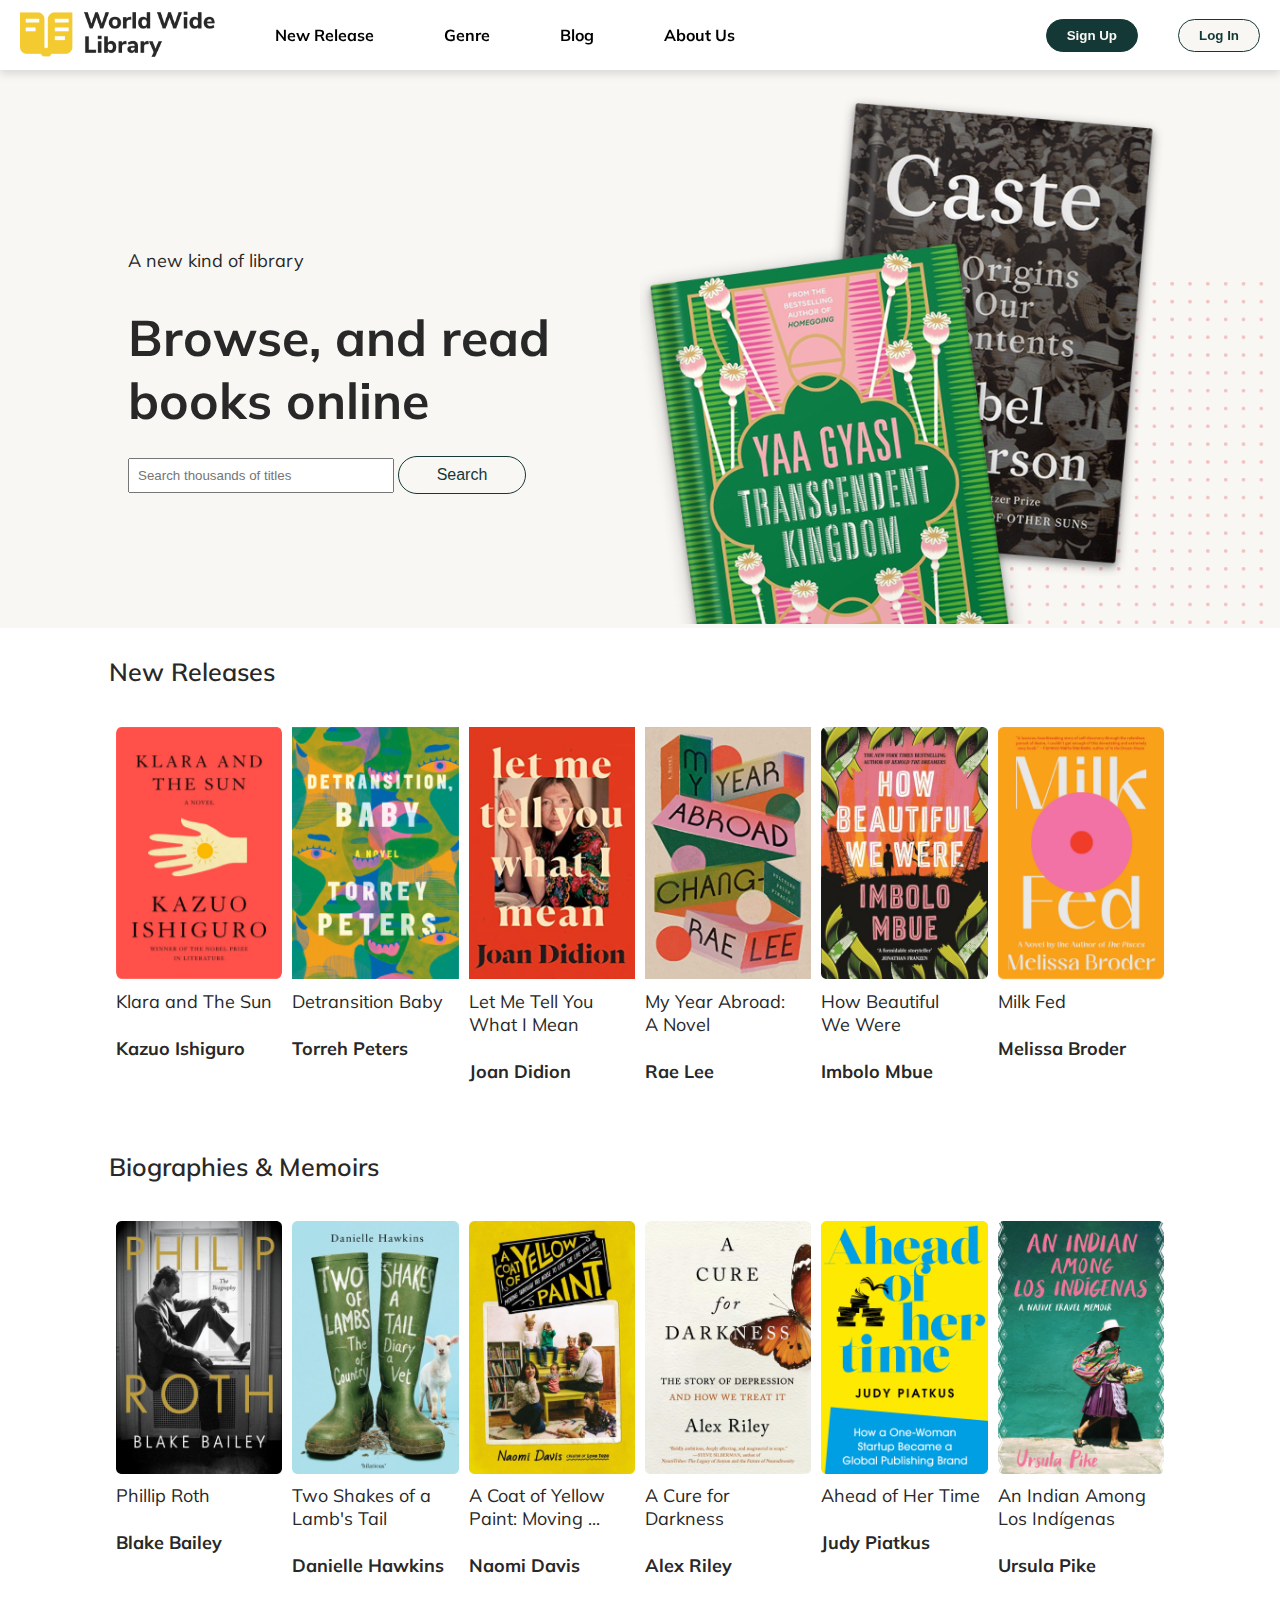
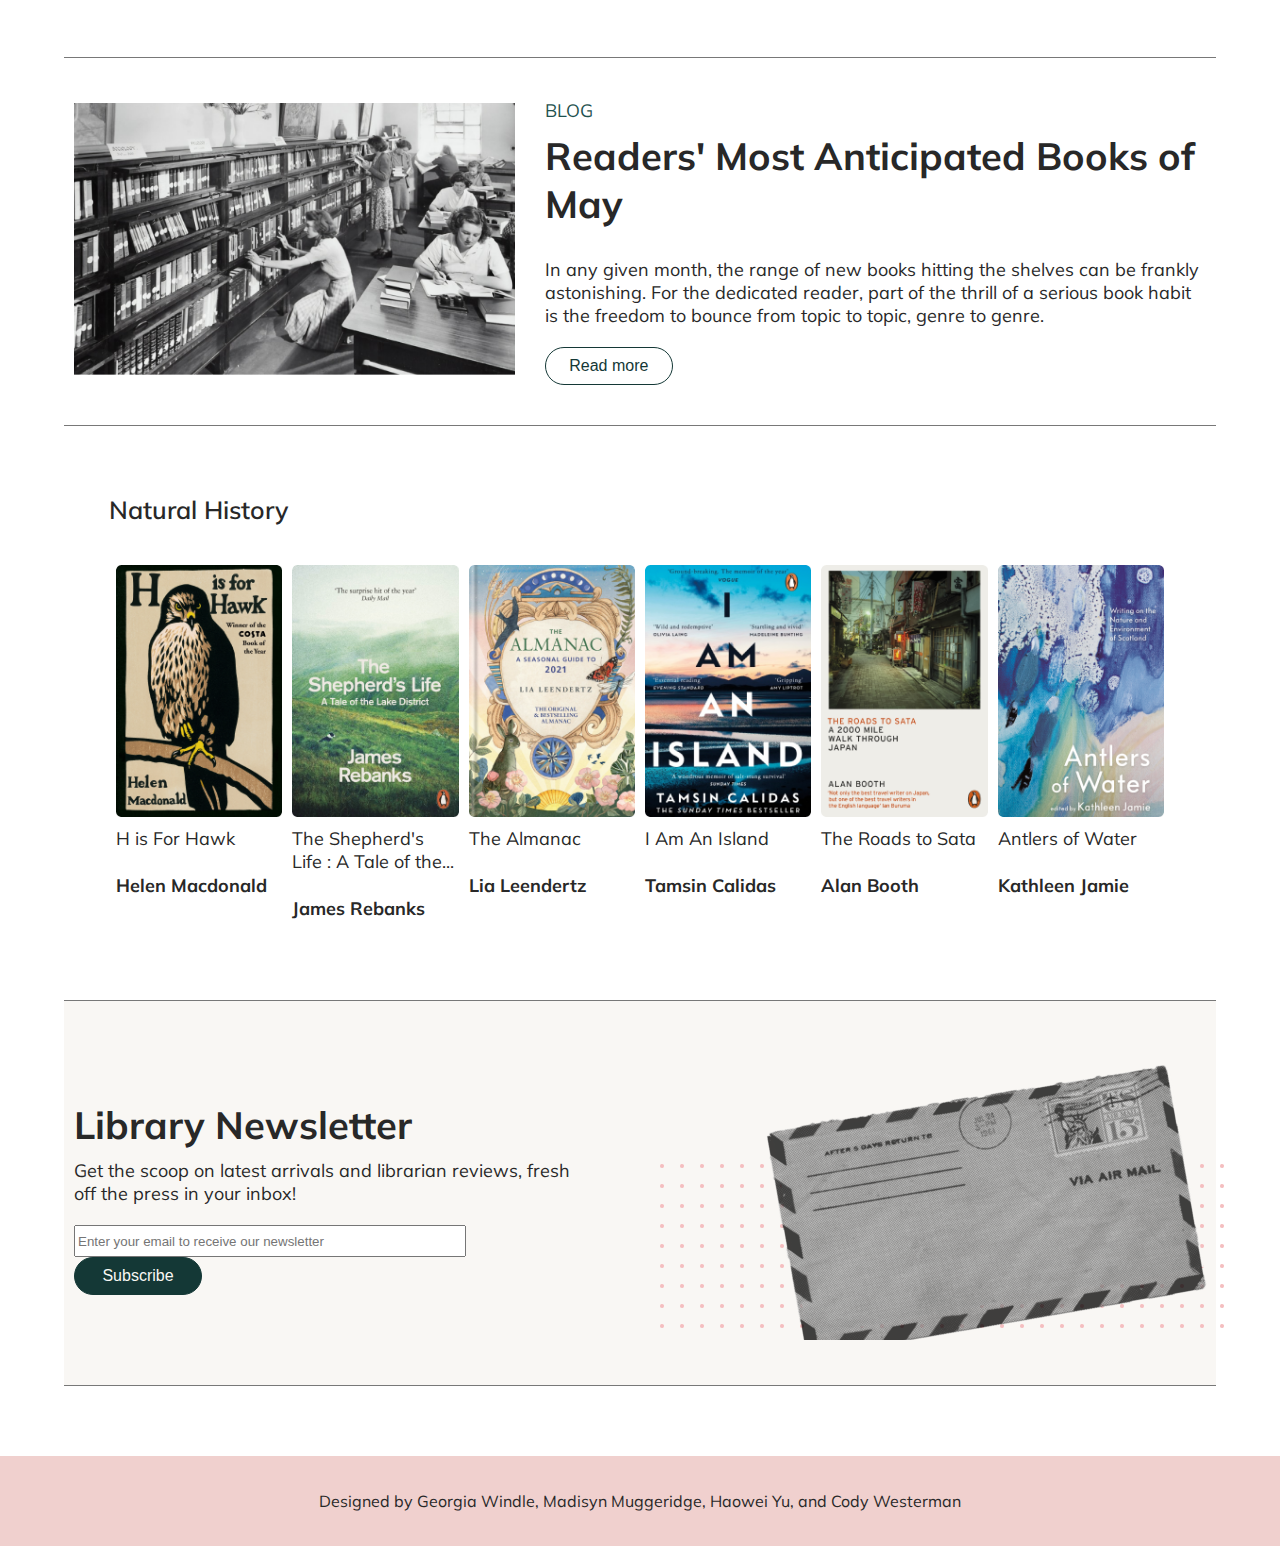
==== index.html @ d888cfb6 "Fixed javaScript input and organised content" ====
<!DOCTYPE html>
<html lang="en">
<head>
    <link rel="stylesheet" type="text/css" href="CSS/style.css">
    <link rel="preconnect" href="https://fonts.gstatic.com">
    <link href="https://fonts.googleapis.com/css2?family=Inter:wght@400;700&family=Mulish&display=swap" rel="stylesheet">

    <meta charset="UTF-8">
    <meta http-equiv="X-UA-Compatible" content="IE=edge">
    <meta name="viewport" content="width=device-width, initial-scale=1.0">
    <title>World Wide Library</title>
</head>

<body>

  <div id="nav-container">
    <div id="links">
        <a class="nav-links" id="logo" href="index.html"><img src=Assets/WWL_logo.png  width="200px"></a>
        <a class="nav-links" href='#'>New Release</a>
        <a class="nav-links" href='#'>Genre</a>
        <a class="nav-links" href='blog.html'>Blog</a>
        <a class="nav-links" href='#'>About Us</a>
    </div>
    <div id="buttons-home">
        <button id="signup" type="button">Sign Up</button>
        <button id="login" type="button">Log In</button>
    </div>
  </div>

<header>
    <div class="hero-grid-container"> <!-- page hero grid layout-->
        <div class="hero-content">
            <p class="hero-description">A new kind of library</p>
            <h1 class="hero">Browse, and read books online</h1>
            <input type="text" name="search" id="hero-input" placeholder="Search thousands of titles">
            <button class="search-button">Search</button>
        </div>
        <div><img src="Assets/hero-image.png" id="hero-image" alt="two books stacked one in front of the other"></div>
    </div>
</header>


    <h3>New Releases</h3>
    <div class="grid-container"> <!-- new realeases gird layout -->
      <!-- Hover -->
      <div class="book-zoom"> 
        <a href='description.html'> <img src="Assets/book_1.png" id="book-image"> 
        <div class="hidden-background">
          <div class="hidden-text">More</div>
        </div>
        </a>
      </div>

      <div><img src="Assets/book_2.png" id="book-image"></div>
      <div><img src="Assets/book_3.png" id="book-image"></div>  
      <div><img src="Assets/book_4.png" id="book-image"></div>
      <div><img src="Assets/book_5.png" id="book-image"></div>
      <div><img src="Assets/book_6.png" id="book-image"></div>  
      <div> <p>Klara and The Sun <br><h4>Kazuo Ishiguro</h4></p></div>
      <div><p>Detransition Baby <br><h4>Torreh Peters</h4></p></div>
      <div><p>Let Me Tell You   <br>What I Mean<br><h4>Joan Didion</h4></p></div>
      <div><p>My Year Abroad:   <br>A Novel <br> <h4>Rae Lee</h4></p></div>
      <div><p>How Beautiful     <br>We Were <br><h4>Imbolo Mbue</h4></p></div>
      <div><p>Milk Fed         <br><h4>Melissa Broder</h4></p></div>
    </div>

    <h3>Biographies & Memoirs</h3>
    <div class="grid-container"> <!-- Biographies & Memoirs gird layout -->
      <div><img src="Assets/book_7.png" id="book-image"></div>
      <div><img src="Assets/book_8.png" id="book-image"></div>
      <div><img src="Assets/book_9.png" id="book-image"></div>  
      <div><img src="Assets/book_10.png" id="book-image"></div>
      <div><img src="Assets/book_11.png" id="book-image"></div>
      <div><img src="Assets/book_12.png" id="book-image"></div>  
      <div><p>Phillip Roth <br><h4>Blake Bailey</h4></p></div>
      <div><p>Two Shakes of a   <br>Lamb's Tail<br><h4>Danielle Hawkins</h4></p></div>
      <div><p>A Coat of Yellow  <br>Paint: Moving ...<br><h4>Naomi Davis</h4></p></div>
      <div><p>A Cure for        <br>Darkness <br><h4>Alex Riley</h4></p></div>
      <div><p>Ahead of Her Time <br><h4>Judy Piatkus</h4></p></div>
      <div><p>An Indian Among   <br>Los Indígenas     <br><h4>Ursula Pike</h4></p></div>
    </div>

    <div class="medium-spacer"></div>


    <div class="blog-grid-container" id="horizontal-lines"> <!-- Blog call to action section -->
      <div><img src="Assets/old-library.png" id="blog-image" alt="Black and white picture of women in library"></div>
      <div class="blog-content">
        <p class="blog-title">BLOG</p>
        <h2>Readers' Most Anticipated Books of May</h2>
        <p> In any given month, the range of new books hitting the shelves can be frankly astonishing. For the dedicated reader, 
          part of the thrill of a serious book habit is the freedom to bounce from topic to topic, genre to genre. </p>
        <button class="readMore-button">Read more</button>
        </div>
    </div>
  
    <div class="medium-spacer"></div>

    <h3>Natural History</h3>
    <div class="grid-container"> <!-- Natural History gird layout -->
      <div><img src="Assets/book_13.png" id="book-image"></div>
      <div><img src="Assets/book_14.png" id="book-image"></div>
      <div><img src="Assets/book_15.png" id="book-image"></div>  
      <div><img src="Assets/book_16.png" id="book-image"></div>
      <div><img src="Assets/book_17.png" id="book-image"></div>
      <div><img src="Assets/book_18.png" id="book-image"></div>  
      <div><p>H is For Hawk     <br><h4>Helen Macdonald</h4></p></div>
      <div><p>The Shepherd's    <br>Life : A Tale of the... <br><h4>James Rebanks</h4></p></div>
      <div><p>The Almanac       <br><h4>Lia Leendertz</h4></p></div>
      <div><p>I Am An Island    <br> <h4>Tamsin Calidas</h4></p></div>
      <div><p>The Roads to Sata <br><h4>Alan Booth</h4></p></div>
      <div><p>Antlers of Water  <br><h4>Kathleen Jamie</h4></p></div>
    </div>

    <div class="medium-spacer"></div>

    <div class="newsletter-grid-container" id="horizontal-lines"> <!-- Newsletter call to action section -->
      <div id="newsletter-content">
        <h2 id="newsletter">Library Newsletter</h2>
        <p id="newsletter-text"> Get the scoop on latest arrivals and librarian reviews, fresh off the press in your inbox!</p>
        <div>
        <label id="email" for="email-input"></label>
        <input type="text" name="Email"id="email-input" placeholder="Enter your email to receive our newsletter">
        <button id="email-button" type="button">Subscribe</button>
      </div>
      </div>
      <div class="newsletter-image">
        <img src="Assets/newsletter-image-small.png"  alt="two books stacked one in front of the other">
      </div>
    </div>

    <div class="medium-spacer"></div>

    <script src="JS/code.js"></script>

    <footer>
      Designed by Georgia Windle, Madisyn Muggeridge, Haowei Yu, and Cody Westerman
    </footer>
</body>
</html>
---- CSS/style.css ----
html, body {
  margin: 0;
  padding: 0;
  background-color: #ffffff;
  font-family: 'Mulish', sans-serif;
  color: #282828;
}

/* nav */

#nav-container {
  width: 100%;
  display: inline-flex;
  flex-direction: row;
  align-content: center;
  justify-content: space-between;
  height: 70px;
  position: sticky; top: 0px;
  background-color: #ffffff;
  box-shadow: 0px 4px 8px rgba(0, 0, 0, 0.12);
}

#links, #buttons-home{
  display: inline-flex;
  justify-content: center;
  align-content: center;
}

.nav-links, #signup, #login {
  font-weight: 700;
  margin: 0px 20px;
  margin-top: auto;
  margin-bottom: auto;
  padding: 15px;
  text-decoration: none;
  color: black;
}

.nav-links:hover {
  background-color: #E84E3E;
  color: #ffffff;
  padding: 15px;
}

.current-page {
  color: #E84E3E;
  border-bottom: 2px #E84E3E solid;
}

#logo{
  margin-top: 8px;
  margin-bottom: 0px;
  padding: 0px;
}

#logo:hover {
  background-color: #ffffff;
}

/* buttons */

#signup, #login, .search-button, .readMore-button,
#email-button, .sample-button, .borrow-button  {
  padding: 8px 20px;
  border-radius: 80px;
  border: 1px solid #143836;
}

#login, .search-button,
.readMore-button, .sample-button {
  background-color: #F9F7F4;
  color: #143836;
}

.readMore-button {
  background-color: #ffffff;
}

#signup, #email-button, .borrow-button {
  background-color: #143836;
  color: #F9F7F4;
}

.borrow-button {
  margin-bottom: 10px;
}

#login:hover, 
.search-button:hover, 
.readMore-button:hover,
.sample-button:hover {
  background-color: #143836;
  color: #F9F7F4;
  cursor: pointer;
}

#signup:hover, #email-button:hover, .borrow-button:hover {
  background-color: #F9F7F4;
  color:#143836;
  cursor: pointer;
  border: 1px solid #143836;
}

.search-button, .readMore-button,
#email-button{
  width: 10vw;
  height: 3vw;
  font-size: 16px;
}

/* home and blog headers */

.hero-grid-container {
  grid-template-columns: 50fr 50fr;
  grid-gap: 48px;
  display: flex;
  padding: 40px 30px -5px 30px;
  background-color: #F9F7F4;
}

#hero-image {
  width: 50vw;
  object-position: bottom;
}

.hero-content{
  padding-top: 14vw;
  padding-left: 10vw;
  padding-right: 3vw;
}

.hero {
  margin-bottom: 24px;
}

.hero-description {
    margin-bottom: 8px;
}

#hero-input{
width: 20vw;
height: 2.3vw;
padding-left: 4px;
}

#hero-input::placeholder{
   padding-left: 4px;
}

#blog-image {
  width: 100%;
}

#blog-image-square {
  width: 100%;
  padding-top: 10px;
}

.blog-hero-grid-container {
  grid-template-columns: 50fr 50fr;
  padding: 40px 30px -5px 30px;
  grid-gap: 48px;
  display: flex;
  background-color: #1F524F;
  padding-top: 30px;
}

.blog-hero-content{
  padding-top: 6vw;
  padding-left: 6vw;
  padding-right: 3vw;
}

#blog-hero {
  width: 50vw;
}

.blog-hero-heading {
  margin-bottom: 10px;
  color: #FFFFFF;
}

.blog-hero-description {
  color: #FFFFFF;
}

.medium-spacer{
    height: 40px;
}

/* page content */

.grid-container, 
.blog-grid-container,
.newsletter-grid-container,
.blog-post-container,
.coming-soon-container,
.coming-soon-container-right, 
.book-description-container{
  display: grid;
  grid-template-columns: 13vw 13vw 13vw 13vw 13vw 13vw;
  grid-gap: 10px;
  padding: 10px;
  padding-bottom: 20px;
  justify-content: center;
  margin-left: 5vw;
  margin-right: 5vw;
}

.grid-container > div, 
.blog-grid-container > div,
.newsletter-grid-container > div,
.blog-post-container > div,
.coming-soon-container > div,
.coming-soon-container-right > div
.book-description-container > div {
  text-align: left;
  padding-top: 0.5px;
  font-size: 20px;
  margin-right: auto;
}

.blog-grid-container, .newsletter-grid-container {
  grid-template-columns: 40fr 60fr;
  padding: 40px 10px;
  grid-gap: 30px;
}

.book-description-container{
  grid-template-columns: 50fr 50fr;
  border-bottom: 1px #787878 solid;
  align-items: center;
   justify-items: center;
   padding-top: 20px;
   padding-bottom: 40px;
}

.book-description > h2 {
  margin-bottom: 10px;
}

.book-options {
  display: flex;
  flex-direction: column;
  justify-content: center;
}

#book-image-description{
  margin: 30px 0px;
  border-radius: 10px;
}

.book-synopsis >p {
  padding: 20px 0px;
  margin-bottom: 0px;
}

.book-details {
  display: flex;
  flex-direction: row;
  justify-content: space-between;
  padding-top: 20px;
}

.book-author {
  font-size: 25px;
}


.newsletter-grid-container {
  background-color: #F9F7F4;
  grid-template-columns: 60fr 4fr;
  margin-bottom: 30px;
  grid-gap: 10px;
}

.blog-grid-container > div, 
.newsletter-grid-container > div,
.coming-soon-container-right > div {
  margin: auto;
  color: #282828;
}

.coming-soon-container {
  grid-template-columns: 31.5fr 68.5fr;
  grid-gap: 50px;
}

.coming-soon-container-right {
  grid-template-columns: 40fr 60fr;
  grid-gap: 30px;
  border-top: solid 5px #F0D0CE;
  display: flex;
  justify-content: center;
}

.coming-soon-large-title {
  margin-bottom: 10px;
}

.blog-librarian-section {
  border-top: 1px #787878 solid;
}

.blog-librarian-title {
  font-weight: 700;
  font-size: 20px;
}

.blog-post-title {
  margin-top: 1vw;
  margin-bottom: 30px;
  font-family: 'Inter', sans-serif;
  font-style: normal;
  font-size: 26px;
  font-weight: 400;
}

.blog-tile-heading {
  margin-left: 5.5vw;
  font-family: 'Inter', sans-serif;
  font-style: normal;
  font-weight: 700;
  font-size: 26px;
  line-height: 38px;
}

.blog-post-container {
  display:grid;
  grid-template-columns: auto auto auto;
  grid-gap: 50px;
}

.blog-post-content {
  border-top: 5px solid #F3CA30;
}

.coming-soon-content {
  border-top: solid 5px #F0D0CE;
}

.newsletter-image {
  width: 90%;
}

#horizontal-lines {
  border-bottom: 1px #787878 solid;
  border-top: 1px #787878 solid;
}

.blog-title {
  color: #1F524F;
  margin: 0px;
}

#newsletter {
  margin-bottom: 10px;
}

#email-input {
  width: 30vw;
  height: 2vw;
}

#email {
  display: flex;
}

h3 {
  margin-left: 8.5vw;
  font-style: normal;
  font-weight: 600;
  font-size: 25px;
  line-height: 38px;
}
  
h4 {
  font-size: 18px;
  padding-top: 0;
  margin-bottom: 0px;
}
  
h2 {
  margin-top: 10px;
  margin-bottom: 30px;
  font-size: 38px;
}
  
h1 {
  font-size: 50px;
}
  
p{
  margin-top: 0px;
  margin-bottom: 20px;
  font-size: 18px;
}

footer{
  background-color: #F0D0CE;
  height: 10vh;
  text-align: center;
  display: flex;
  justify-content: center;
  flex-direction: column;
}

/* Book hover  */

#book-image {
  width: 100%;
  backface-visibility: hidden;
  opacity: 1;
  display: block;
  transition: .5s ease;
}

.book-zoom{
  overflow: hidden;
  border-radius: 3%;
  position: relative;
}

.book-zoom:hover #book-image {
  transform: scale(1.1);
  filter: blur(2px);
  transition: all .5s ease;
}

.book-zoom:hover .hidden-background {
  opacity: 1;
}

.hidden-text {
  font-size: 20px;
  line-height: 27px;
  color: #FFFFFF;

  justify-content: center;
  align-items: center;
  padding: 16px 32px;
  background: #282828;
  border-radius: 80px;

  margin: auto;
}

.hidden-background{
    transition: .5s ease;
    opacity: 0;
    position: absolute;
    top: 50%;
    left: 50%;
    transform: translate(-50%, -50%);
    -ms-transform: translate(-50%, -50%);
    text-align: center;
}
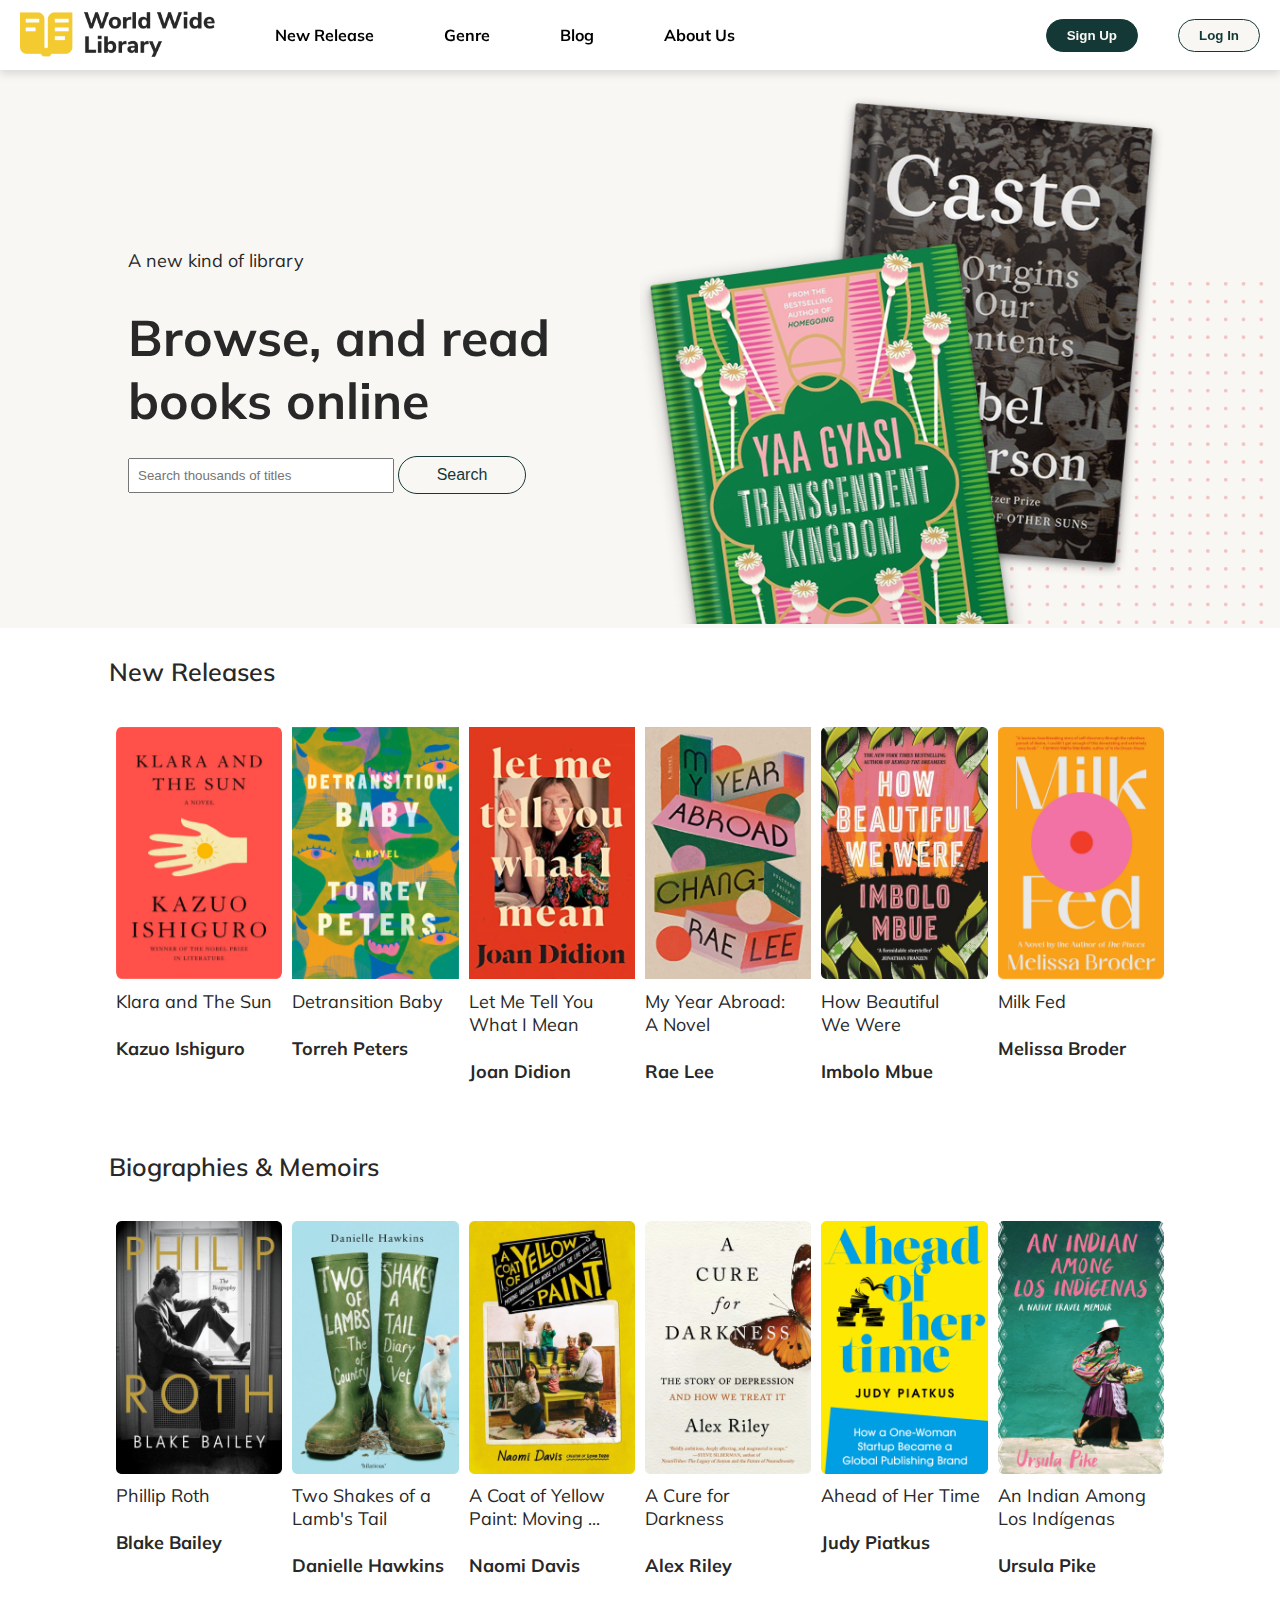
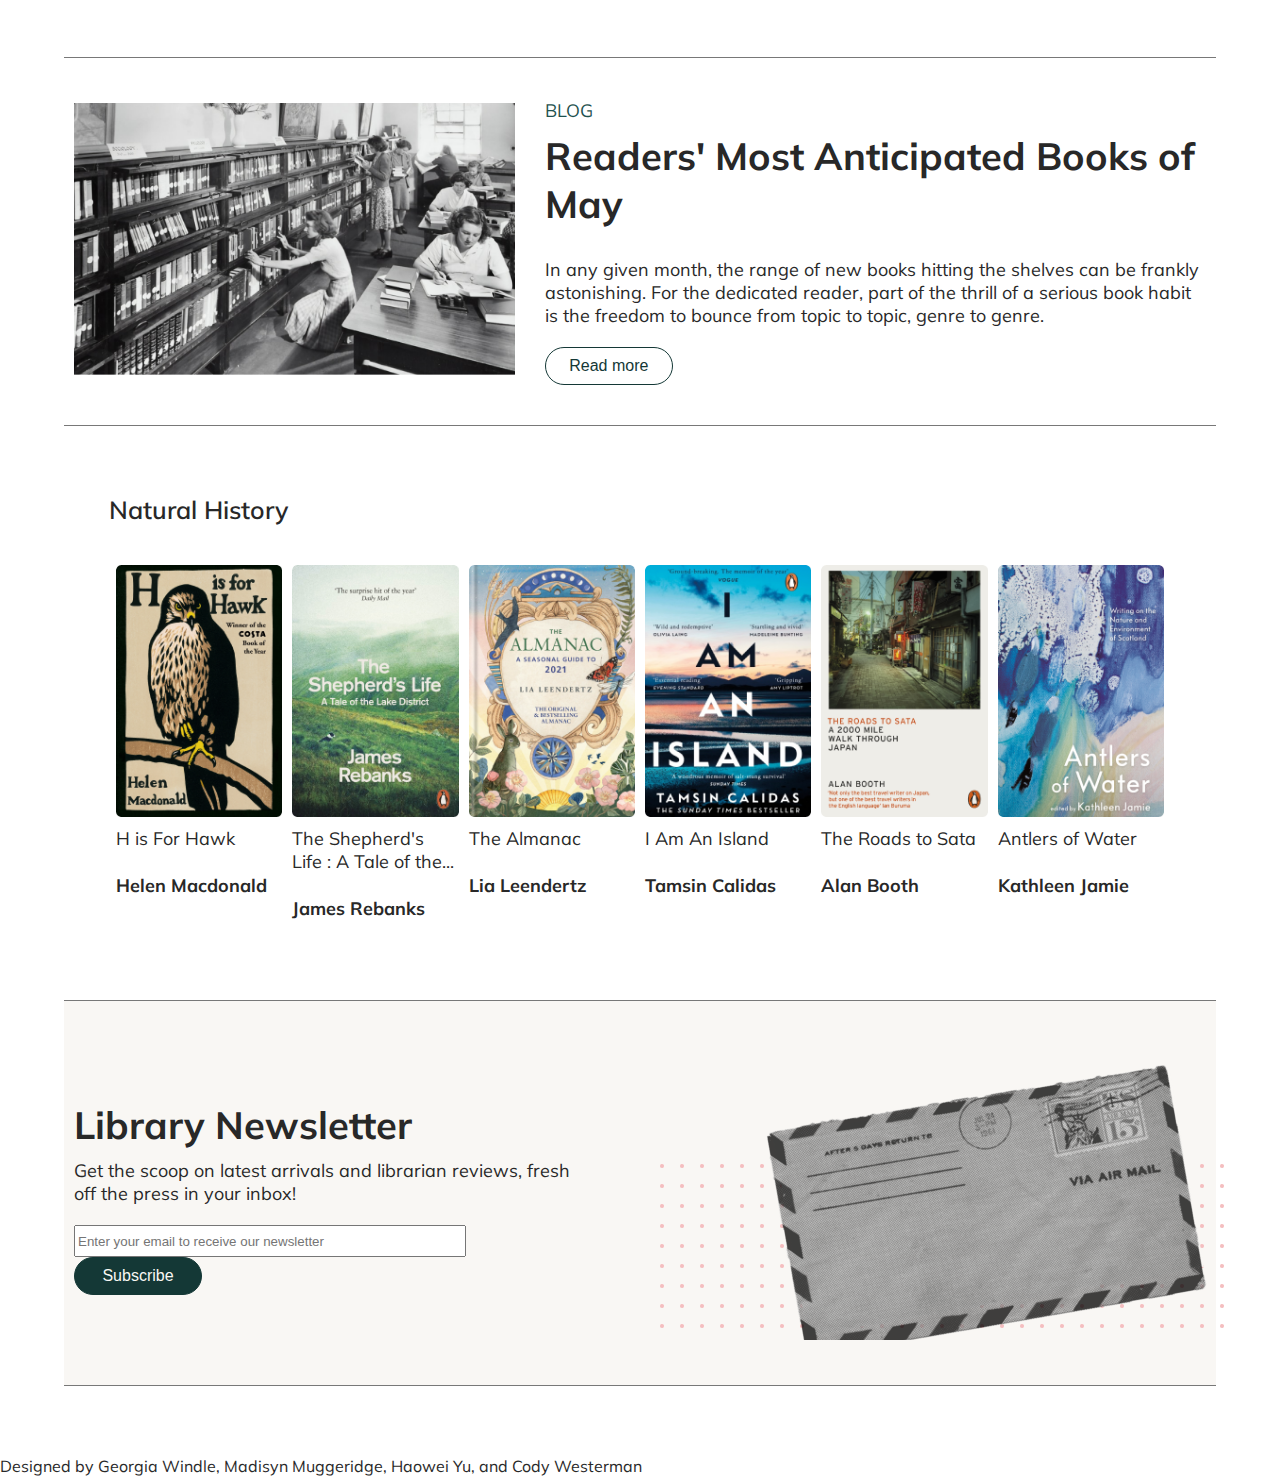
==== commit 07419854: "Nav font fix + Updated Footer" ====
--- a/index.html
+++ b/index.html
@@ -3,7 +3,7 @@
 <head>
     <link rel="stylesheet" type="text/css" href="CSS/style.css">
     <link rel="preconnect" href="https://fonts.gstatic.com">
-    <link href="https://fonts.googleapis.com/css2?family=Inter:wght@400;700&family=Mulish&display=swap" rel="stylesheet">
+    <link href="https://fonts.googleapis.com/css2?family=Inter:wght@400;700&family=Mulish:wght@400;700&display=swap" rel="stylesheet">
 
     <meta charset="UTF-8">
     <meta http-equiv="X-UA-Compatible" content="IE=edge">
@@ -13,15 +13,15 @@
 
 <body>
 
-  <div id="nav-container">
-    <div id="links">
+  <div id="nav-container">  <!-- fixed nav bar-->
+    <div id="links"> <!-- main links to pages-->
         <a class="nav-links" id="logo" href="index.html"><img src=Assets/WWL_logo.png  width="200px"></a>
         <a class="nav-links" href='#'>New Release</a>
         <a class="nav-links" href='#'>Genre</a>
         <a class="nav-links" href='blog.html'>Blog</a>
         <a class="nav-links" href='#'>About Us</a>
     </div>
-    <div id="buttons-home">
+    <div id="buttons-home"> <!-- account links-->
         <button id="signup" type="button">Sign Up</button>
         <button id="login" type="button">Log In</button>
     </div>
@@ -133,7 +133,7 @@
 
     <script src="JS/code.js"></script>
 
-    <footer>
+    <footer>  <!-- footer who it is designed by-->
       Designed by Georgia Windle, Madisyn Muggeridge, Haowei Yu, and Cody Westerman
     </footer>
 </body>
--- a/CSS/style.css
+++ b/CSS/style.css
@@ -18,6 +18,7 @@
   position: sticky; top: 0px;
   background-color: #ffffff;
   box-shadow: 0px 4px 8px rgba(0, 0, 0, 0.12);
+  z-index: 2;
 }
 
 #links, #buttons-home{
@@ -172,6 +173,7 @@
 }
 
 #blog-hero {
+padding-left: 15vw;
   width: 50vw;
 }
 
@@ -226,6 +228,8 @@
   grid-gap: 30px;
 }
 
+
+
 .book-description-container{
   grid-template-columns: 50fr 50fr;
   border-bottom: 1px #787878 solid;
@@ -394,15 +398,6 @@
   margin-top: 0px;
   margin-bottom: 20px;
   font-size: 18px;
-}
-
-footer{
-  background-color: #F0D0CE;
-  height: 10vh;
-  text-align: center;
-  display: flex;
-  justify-content: center;
-  flex-direction: column;
 }
 
 /* Book hover  */
@@ -456,3 +451,21 @@
     text-align: center;
 }
 
+.footer-container {
+  display: flex;
+  justify-content: space-evenly;
+  margin: 0;
+  background-color: #F0D0CE;
+}
+
+#footer-content {
+  margin-left: 90px;
+  margin-right: 15vw;
+  margin-top: 75px;
+}
+
+.footer-image > img {
+  margin-top: 60px;
+  margin-right: 80px;
+  margin-bottom: 60px; 
+}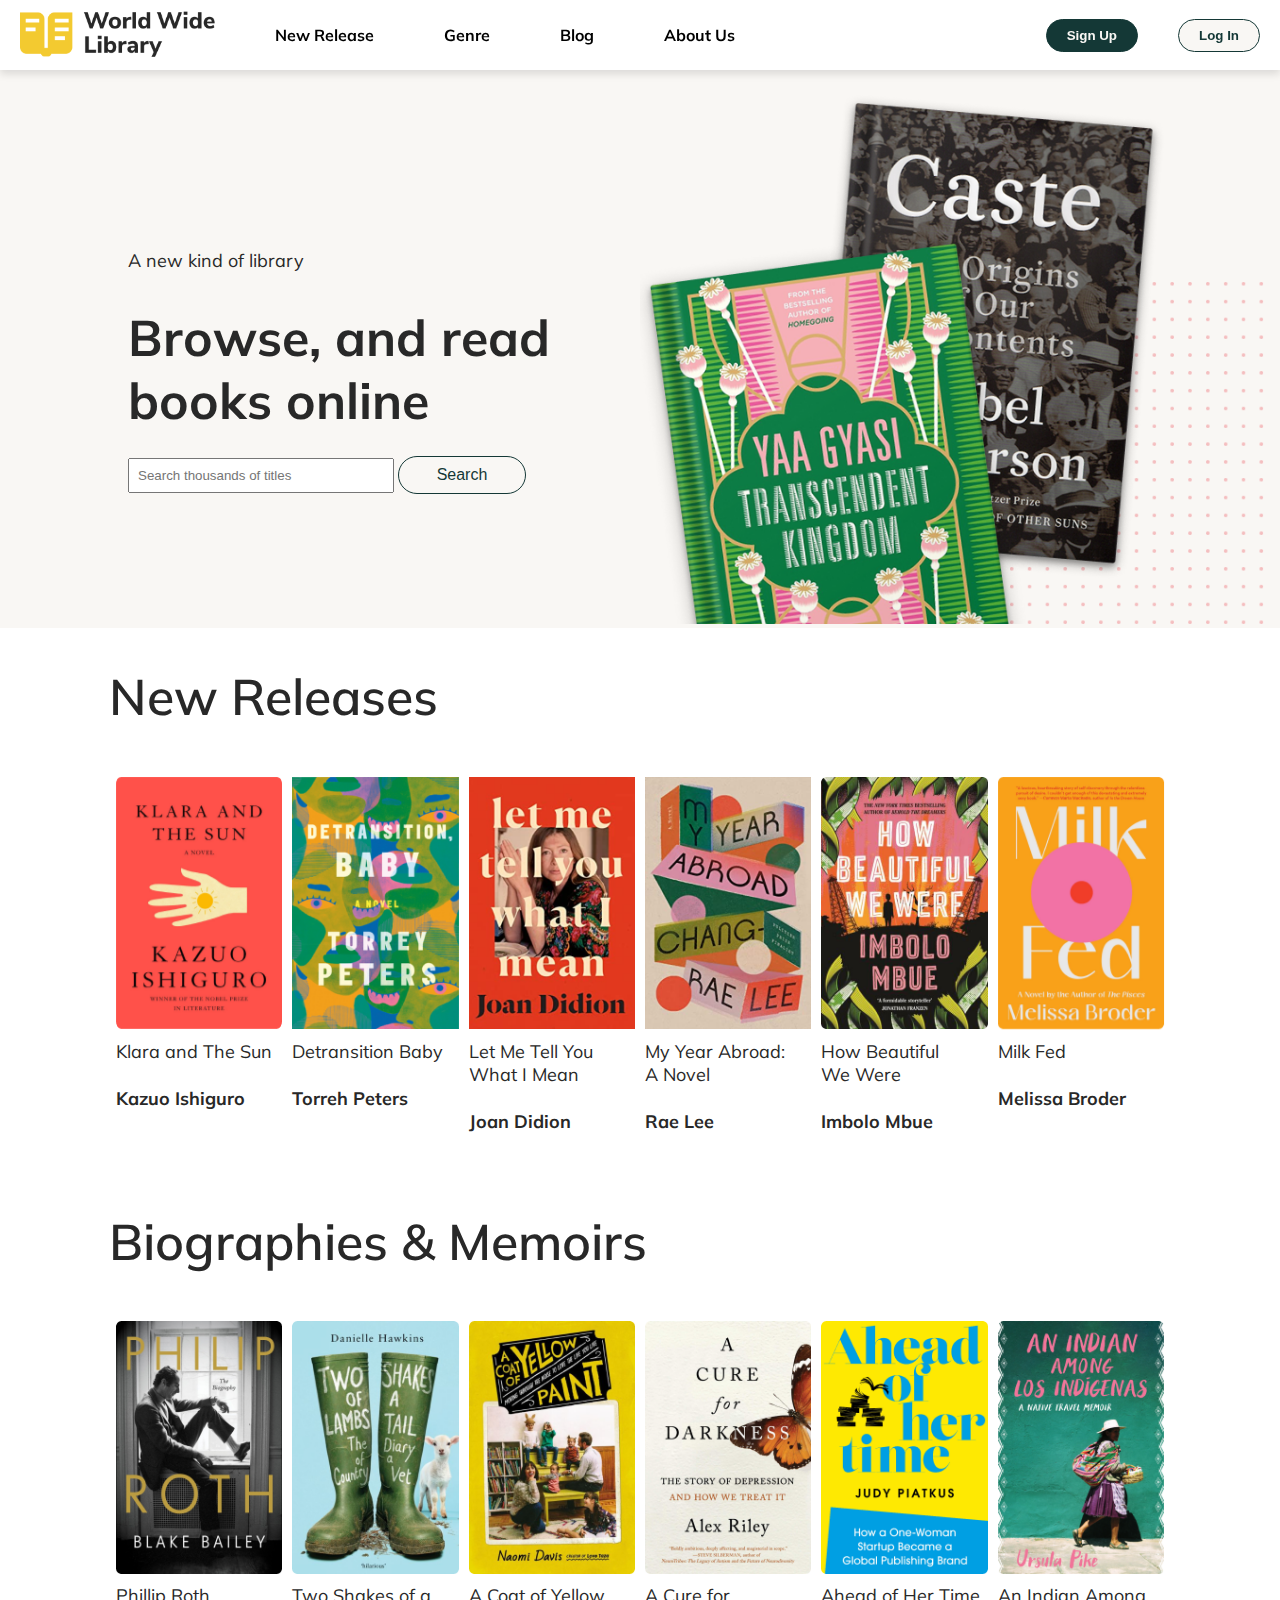
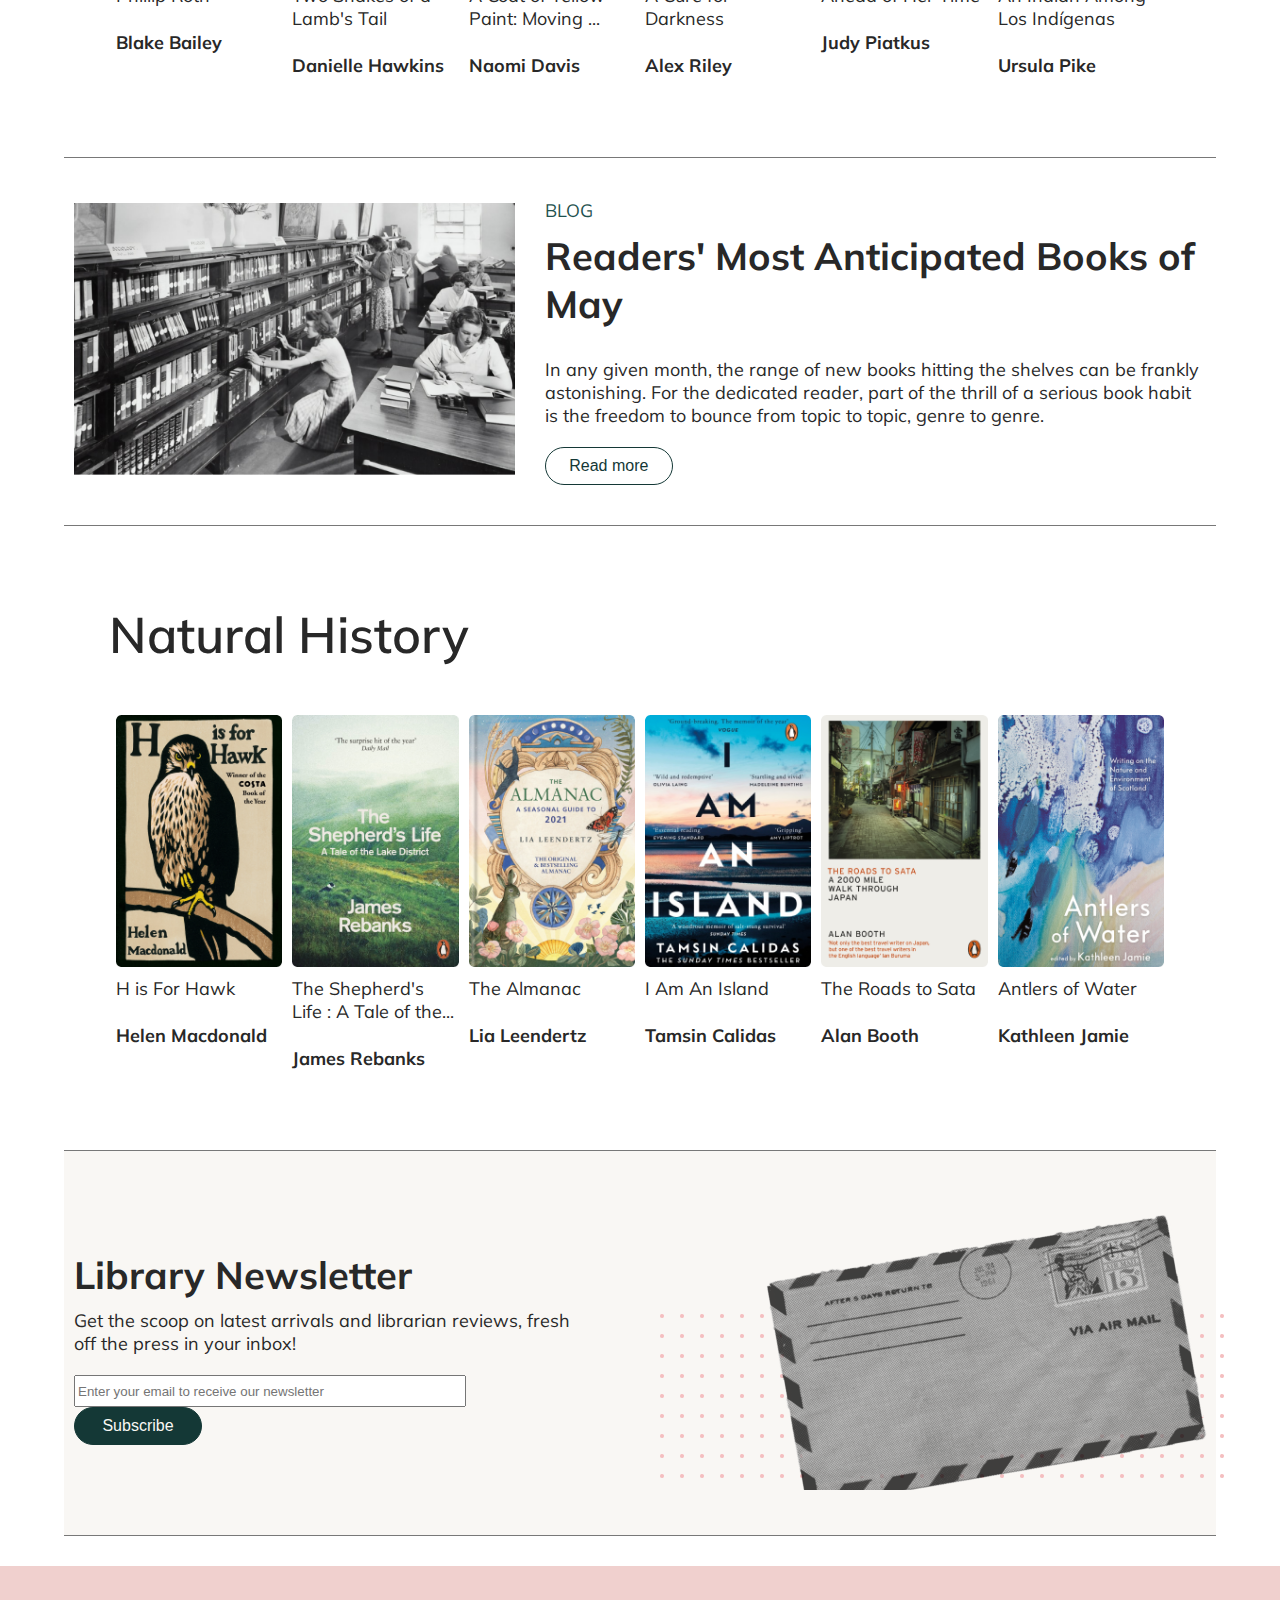
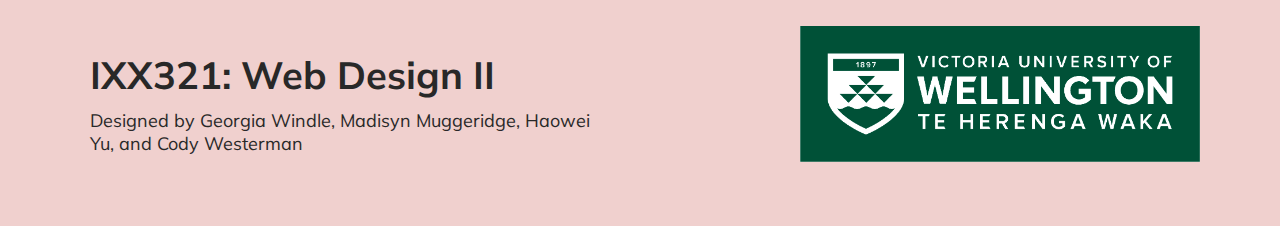
==== commit 58f47cff: "Carry over footer to Home page" ====
--- a/index.html
+++ b/index.html
@@ -128,13 +128,17 @@
         <img src="Assets/newsletter-image-small.png"  alt="two books stacked one in front of the other">
       </div>
     </div>
-
-    <div class="medium-spacer"></div>
+    
+    <div class="footer-container"> <!-- Footer Section -->
+      <div id="footer-content">
+        <h2 id="newsletter">IXX321: Web Design II</h2>
+        <p id="newsletter-text">Designed by Georgia Windle, Madisyn Muggeridge, Haowei Yu, and Cody Westerman</p>
+      </div>
+      <div class="footer-image">
+        <img src="Assets/logoVUW.png" width="400px"  alt="two books stacked one in front of the other">
+      </div>
+    </div>
 
     <script src="JS/code.js"></script>
-
-    <footer>  <!-- footer who it is designed by-->
-      Designed by Georgia Windle, Madisyn Muggeridge, Haowei Yu, and Cody Westerman
-    </footer>
 </body>
 </html>--- a/CSS/style.css
+++ b/CSS/style.css
@@ -314,7 +314,6 @@
 .blog-post-title {
   margin-top: 1vw;
   margin-bottom: 30px;
-  font-family: 'Inter', sans-serif;
   font-style: normal;
   font-size: 26px;
   font-weight: 400;
@@ -322,10 +321,9 @@
 
 .blog-tile-heading {
   margin-left: 5.5vw;
-  font-family: 'Inter', sans-serif;
   font-style: normal;
   font-weight: 700;
-  font-size: 26px;
+  font-size: 50px;
   line-height: 38px;
 }
 
@@ -370,16 +368,18 @@
   display: flex;
 }
 
+
+/* fonts  */
 h3 {
   margin-left: 8.5vw;
   font-style: normal;
   font-weight: 600;
-  font-size: 25px;
+  font-size: 50px;
   line-height: 38px;
 }
   
 h4 {
-  font-size: 18px;
+  font-size: 18px; 
   padding-top: 0;
   margin-bottom: 0px;
 }
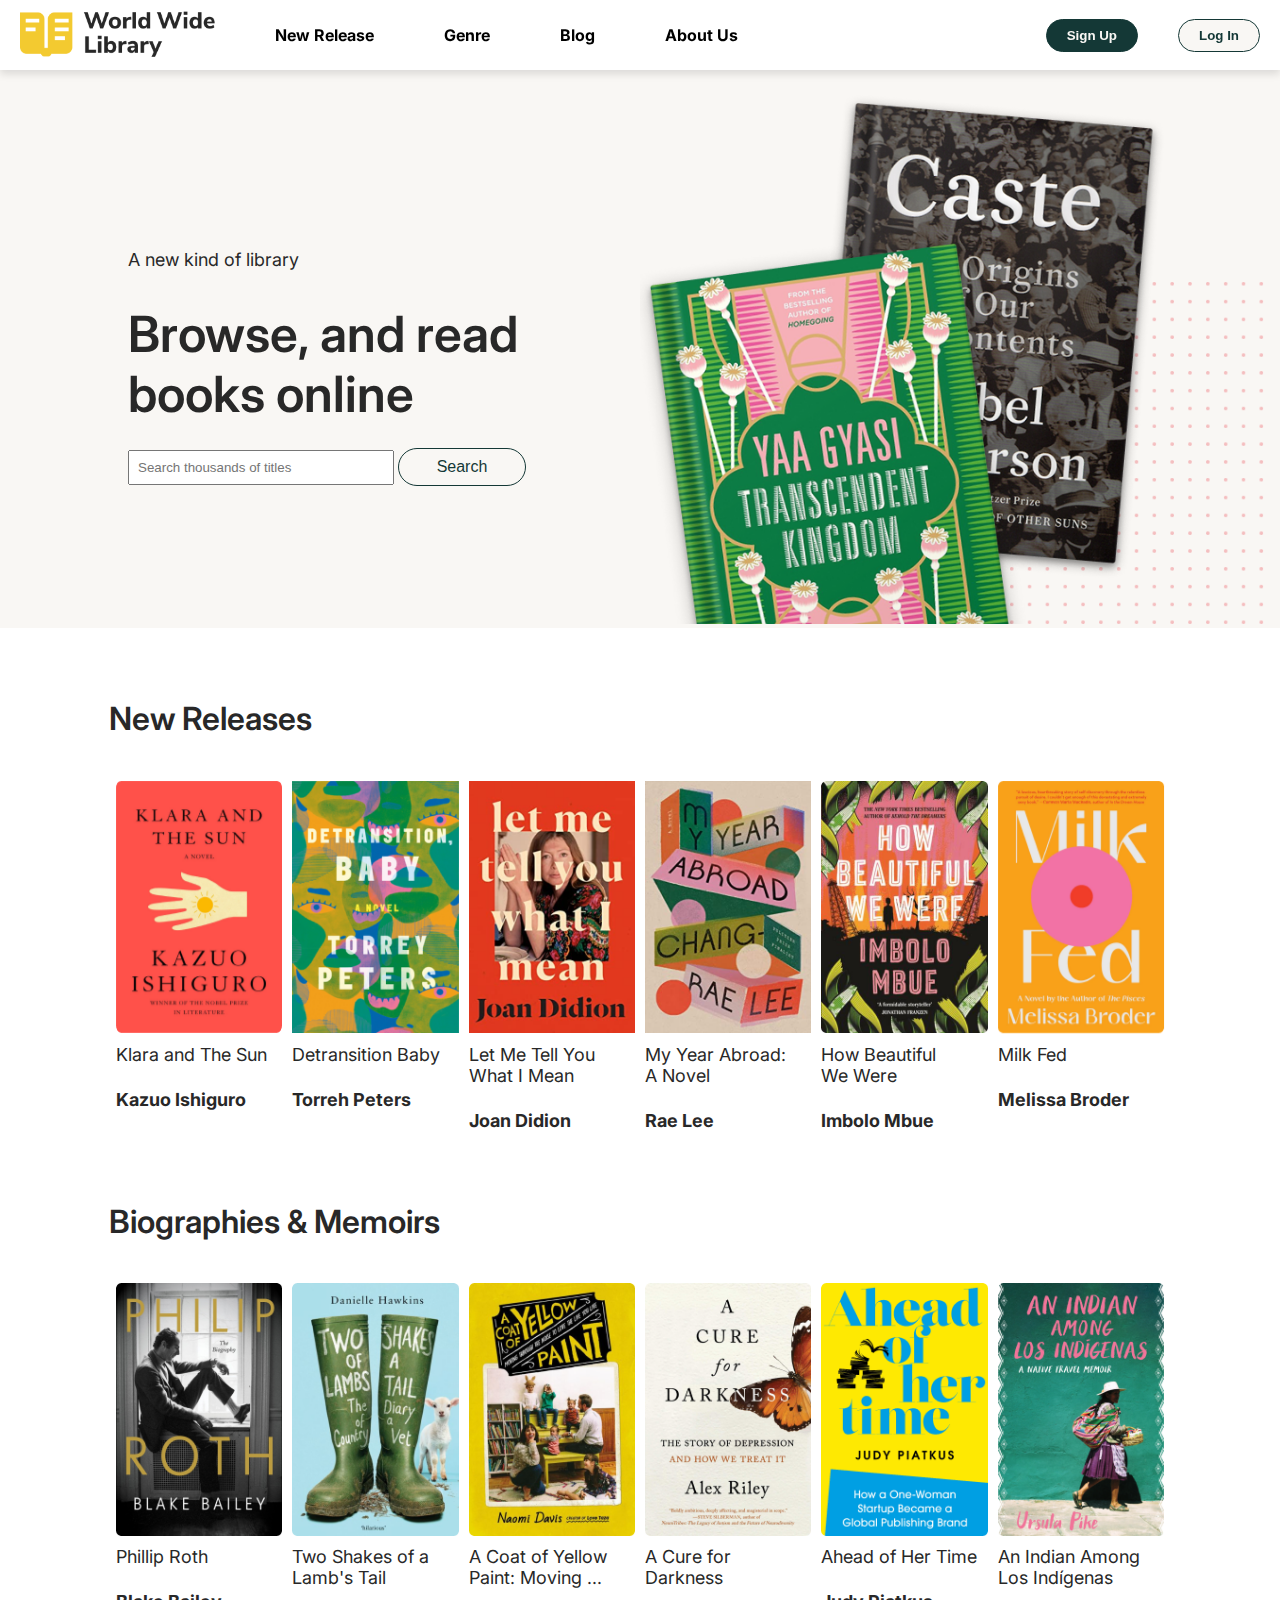
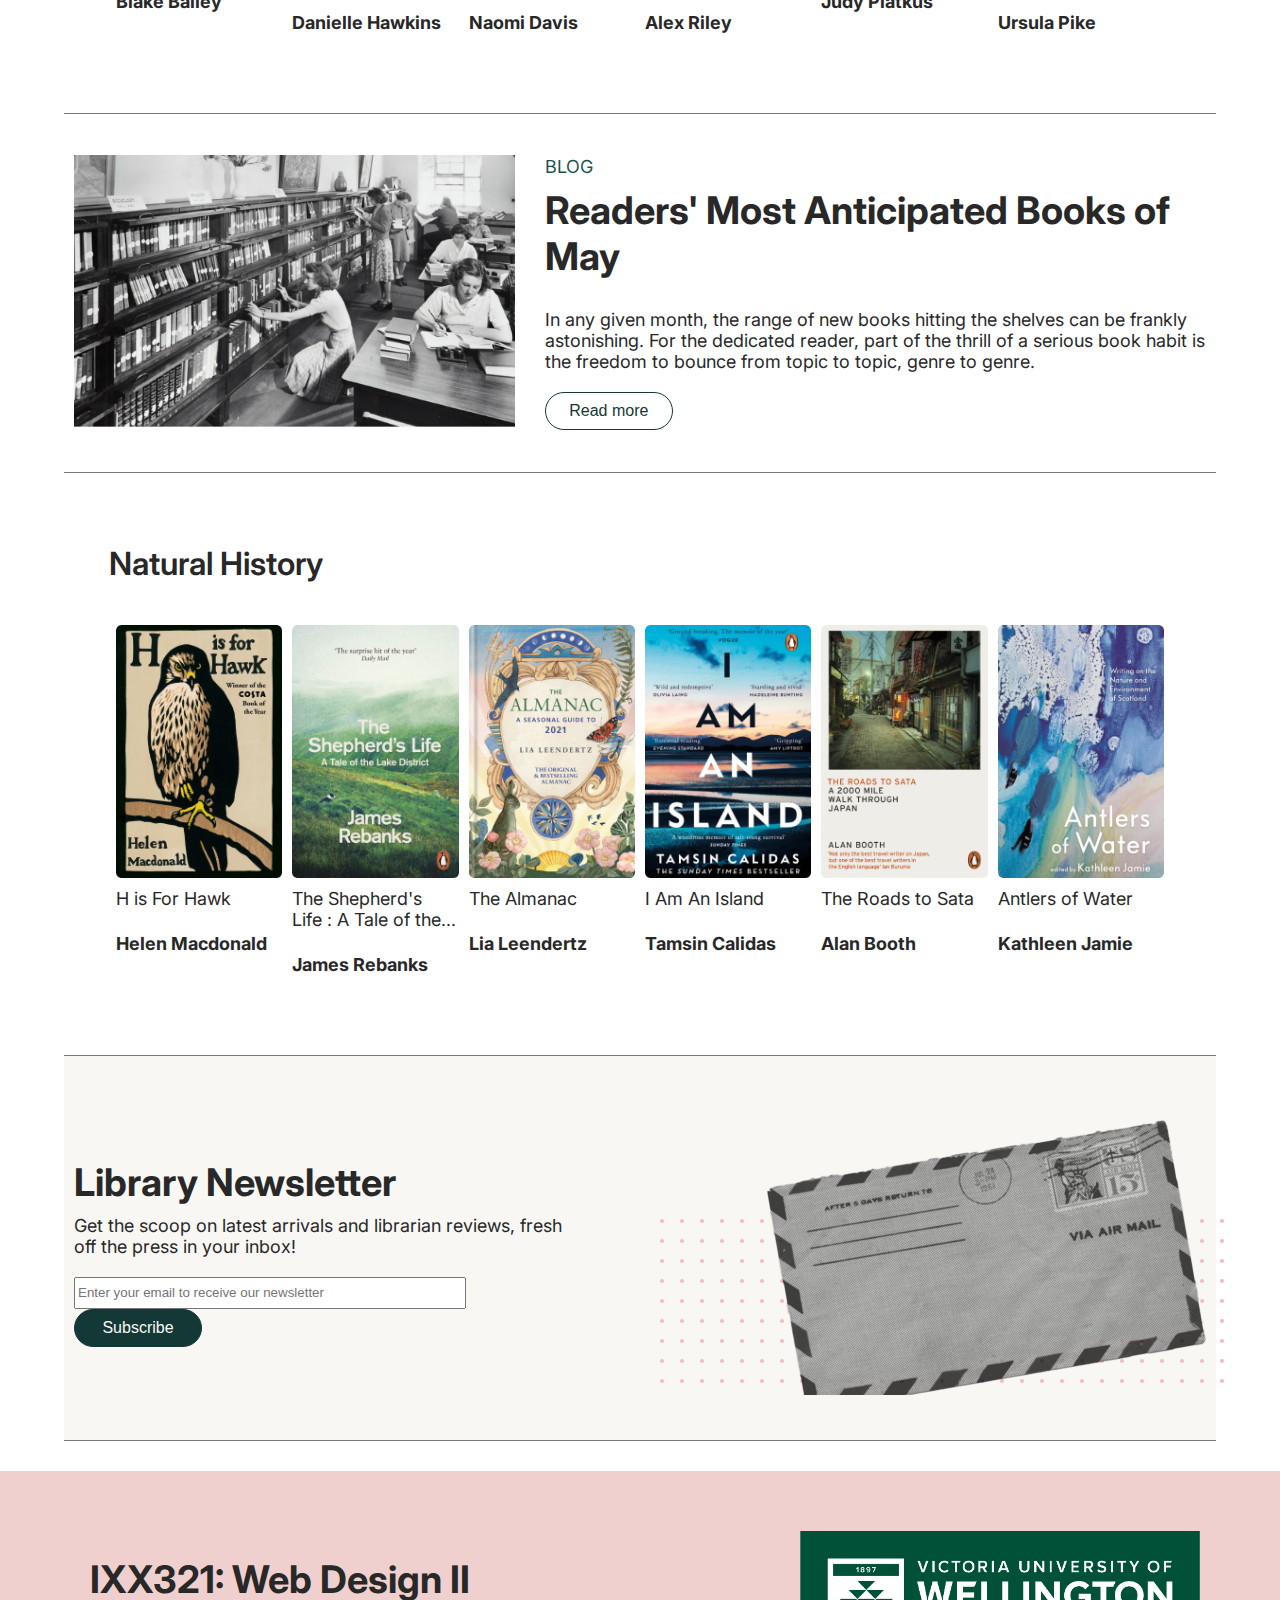
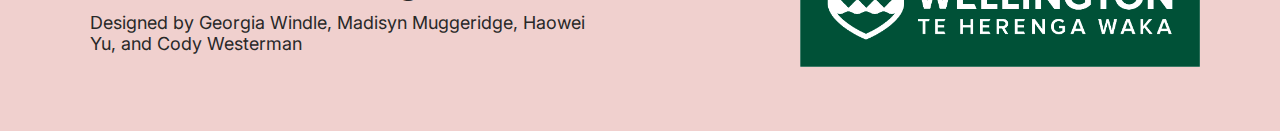
==== commit 979af040: "font consistency fixes" ====
--- a/index.html
+++ b/index.html
@@ -39,6 +39,7 @@
     </div>
 </header>
 
+<div class="medium-spacer"></div>
 
     <h3>New Releases</h3>
     <div class="grid-container"> <!-- new realeases gird layout -->
--- a/CSS/style.css
+++ b/CSS/style.css
@@ -2,7 +2,7 @@
   margin: 0;
   padding: 0;
   background-color: #ffffff;
-  font-family: 'Mulish', sans-serif;
+  font-family: 'Inter', sans-serif;
   color: #282828;
 }
 
@@ -322,8 +322,8 @@
 .blog-tile-heading {
   margin-left: 5.5vw;
   font-style: normal;
-  font-weight: 700;
-  font-size: 50px;
+  font-weight: 600;
+  font-size: 32px;
   line-height: 38px;
 }
 
@@ -374,7 +374,7 @@
   margin-left: 8.5vw;
   font-style: normal;
   font-weight: 600;
-  font-size: 50px;
+  font-size: 32px;
   line-height: 38px;
 }
   
@@ -392,6 +392,7 @@
   
 h1 {
   font-size: 50px;
+  font-weight: 600;
 }
   
 p{
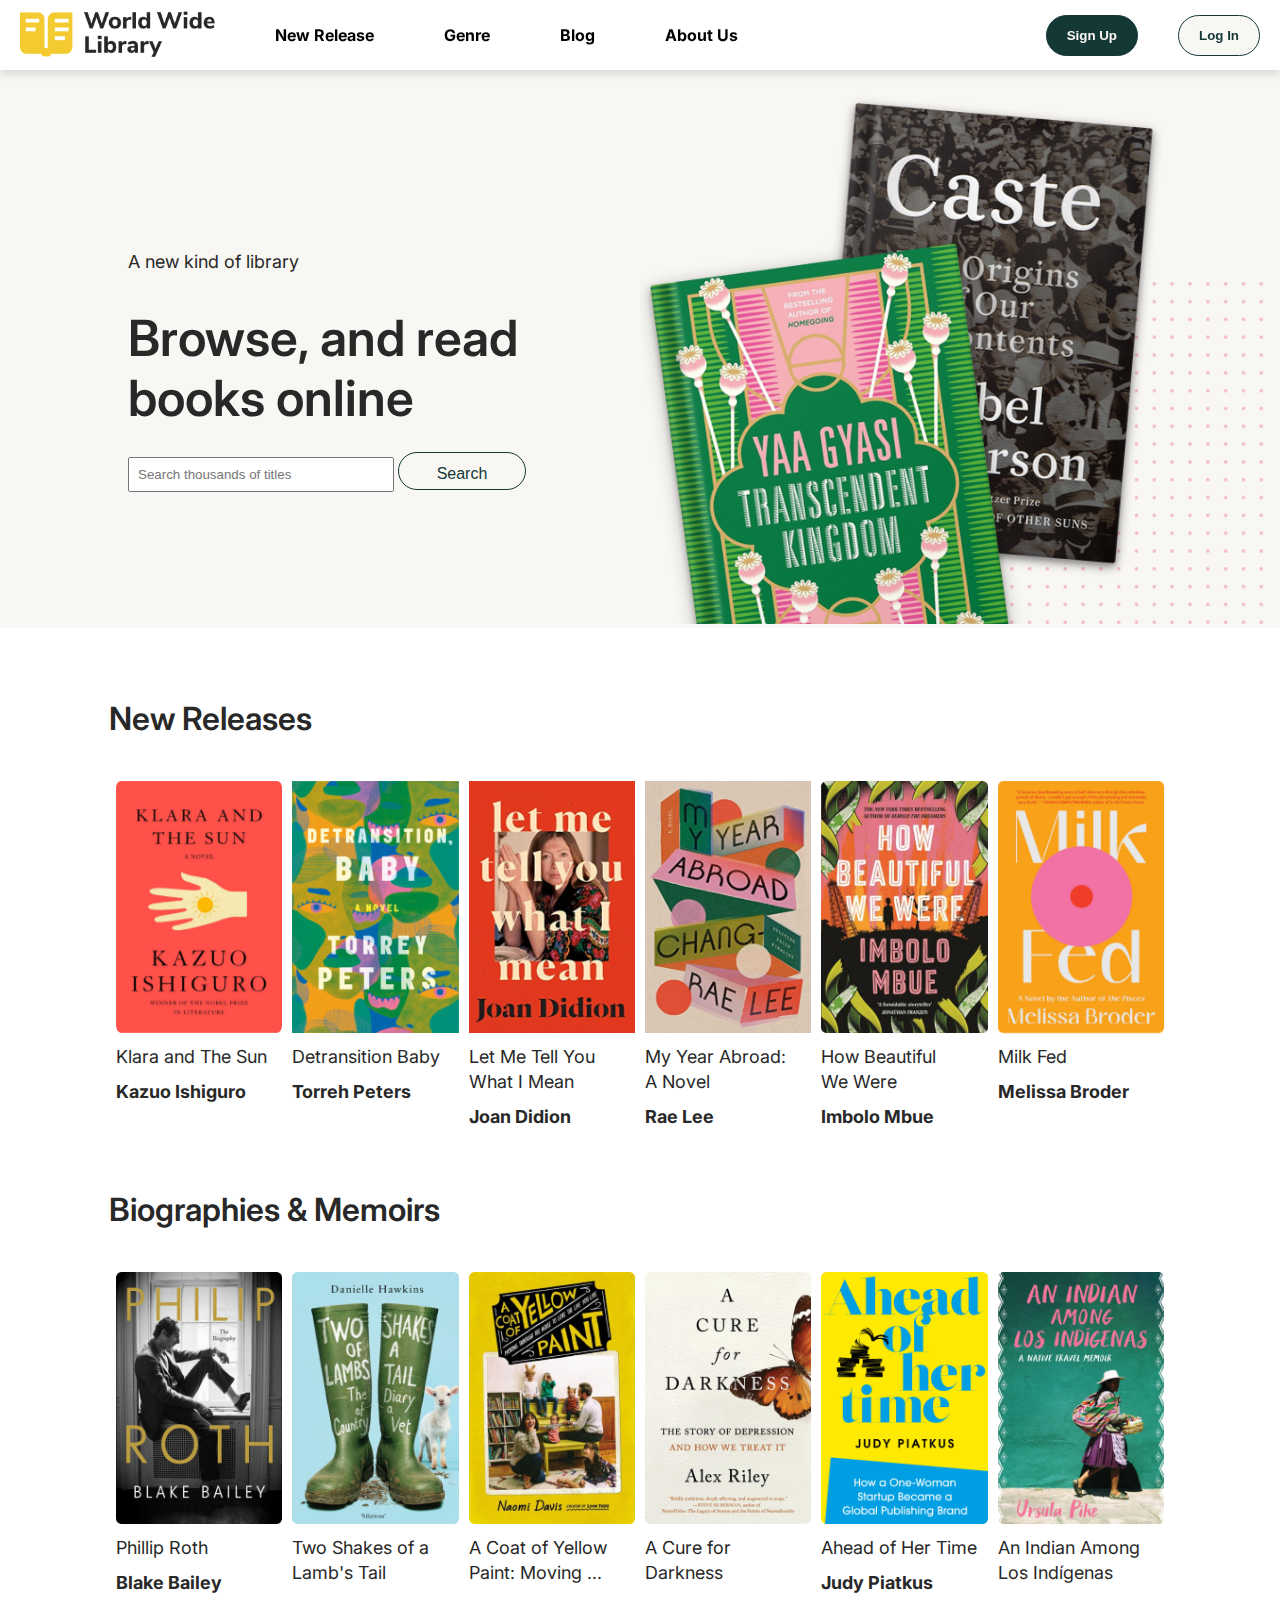
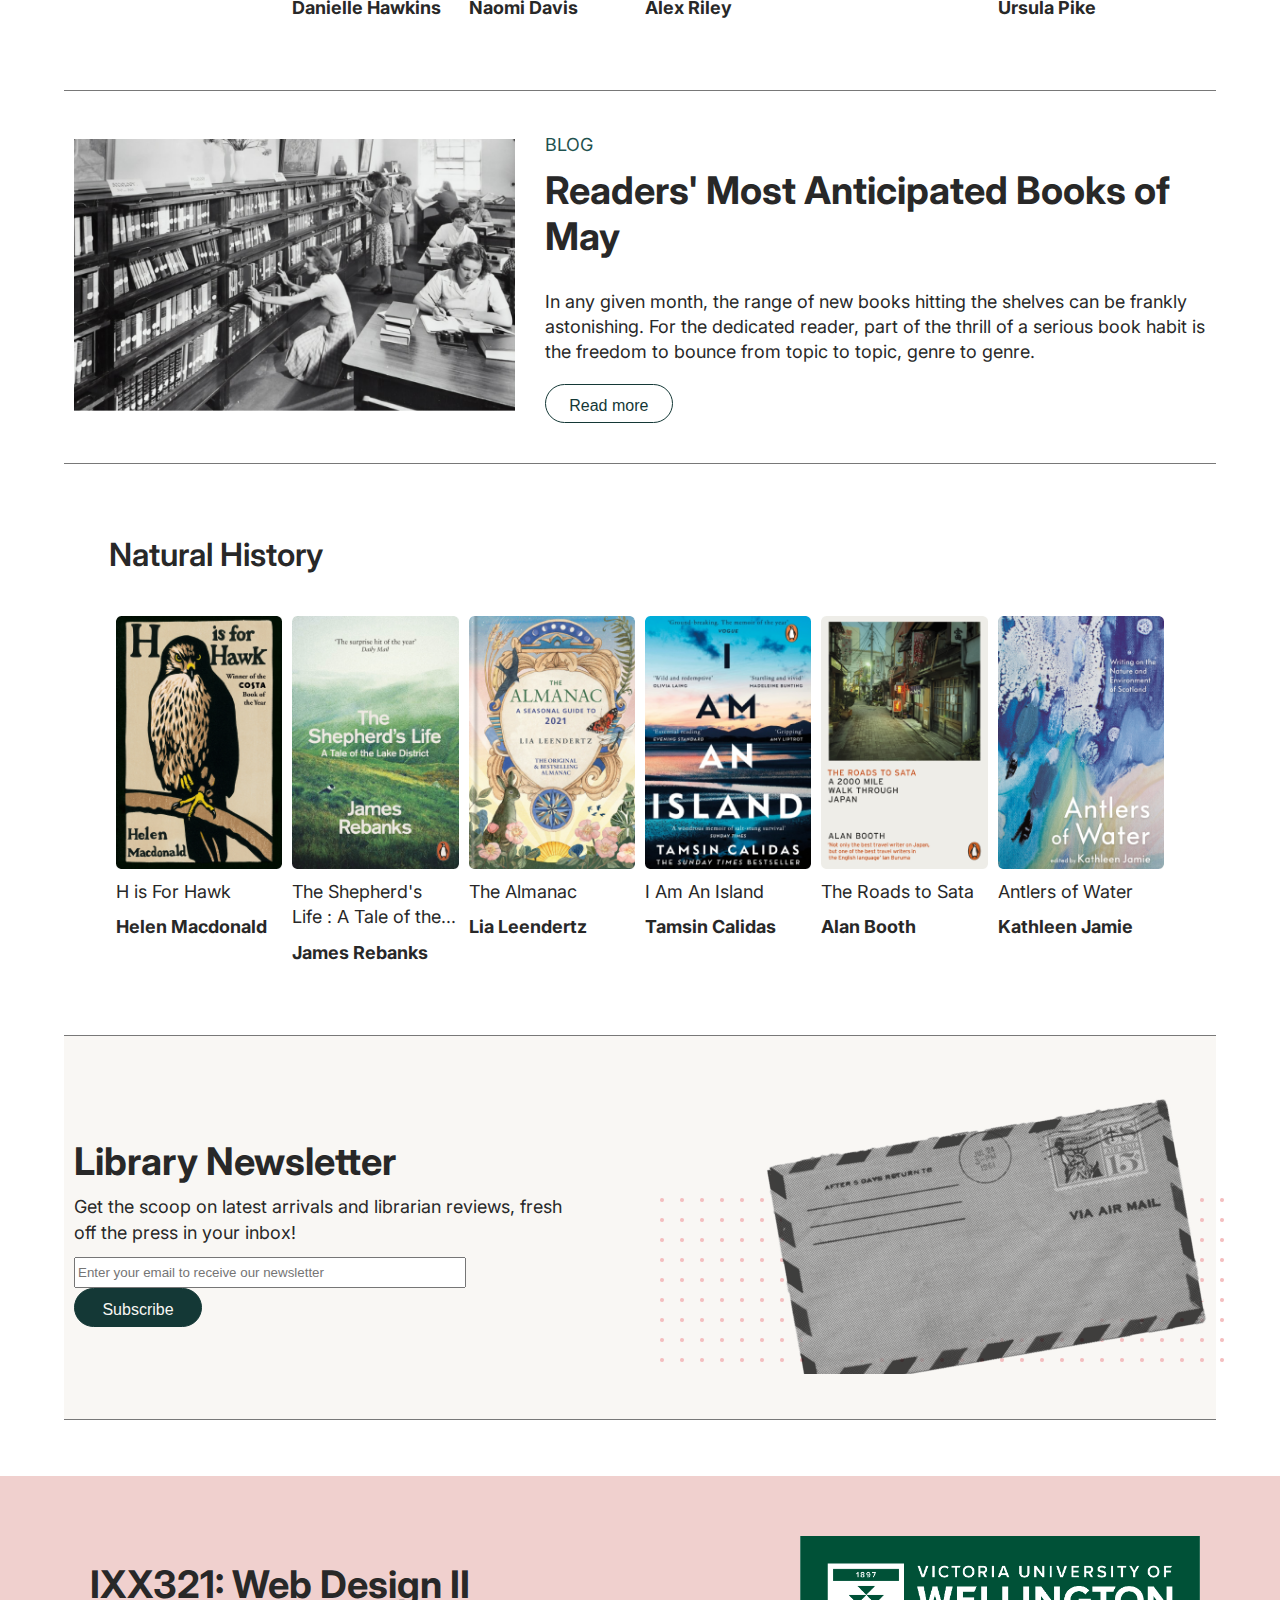
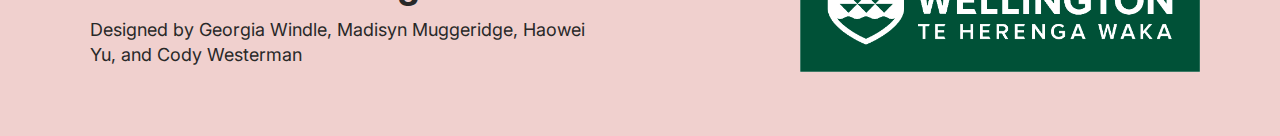
==== commit 801f39b5: "Final refinements" ====
--- a/index.html
+++ b/index.html
@@ -4,7 +4,7 @@
     <link rel="stylesheet" type="text/css" href="CSS/style.css">
     <link rel="preconnect" href="https://fonts.gstatic.com">
     <link href="https://fonts.googleapis.com/css2?family=Inter:wght@400;700&family=Mulish:wght@400;700&display=swap" rel="stylesheet">
-
+    
     <meta charset="UTF-8">
     <meta http-equiv="X-UA-Compatible" content="IE=edge">
     <meta name="viewport" content="width=device-width, initial-scale=1.0">
--- a/CSS/style.css
+++ b/CSS/style.css
@@ -62,7 +62,7 @@
 
 #signup, #login, .search-button, .readMore-button,
 #email-button, .sample-button, .borrow-button  {
-  padding: 8px 20px;
+  padding: 12px 20px;
   border-radius: 80px;
   border: 1px solid #143836;
 }
@@ -75,6 +75,7 @@
 
 .readMore-button {
   background-color: #ffffff;
+  margin-top: 8px;
 }
 
 #signup, #email-button, .borrow-button {
@@ -83,7 +84,12 @@
 }
 
 .borrow-button {
-  margin-bottom: 10px;
+  margin-bottom: 16px;
+  font-size: 18px;
+}
+
+.sample-button{
+  font-size: 18px;
 }
 
 #login:hover, 
@@ -139,9 +145,9 @@
 }
 
 #hero-input{
-width: 20vw;
-height: 2.3vw;
-padding-left: 4px;
+  width: 20vw;
+  height: 2.3vw;
+  padding-left: 4px;
 }
 
 #hero-input::placeholder{
@@ -228,8 +234,6 @@
   grid-gap: 30px;
 }
 
-
-
 .book-description-container{
   grid-template-columns: 50fr 50fr;
   border-bottom: 1px #787878 solid;
@@ -274,7 +278,7 @@
 .newsletter-grid-container {
   background-color: #F9F7F4;
   grid-template-columns: 60fr 4fr;
-  margin-bottom: 30px;
+  margin-bottom: 56px;
   grid-gap: 10px;
 }
 
@@ -369,7 +373,7 @@
 }
 
 
-/* fonts  */
+/* Text details  */
 h3 {
   margin-left: 8.5vw;
   font-style: normal;
@@ -380,7 +384,7 @@
   
 h4 {
   font-size: 18px; 
-  padding-top: 0;
+  margin-top:0px;
   margin-bottom: 0px;
 }
   
@@ -397,8 +401,9 @@
   
 p{
   margin-top: 0px;
-  margin-bottom: 20px;
+  margin-bottom: 12px;
   font-size: 18px;
+  line-height: 140%;
 }
 
 /* Book hover  */
@@ -452,6 +457,8 @@
     text-align: center;
 }
 
+/* Footer */
+
 .footer-container {
   display: flex;
   justify-content: space-evenly;
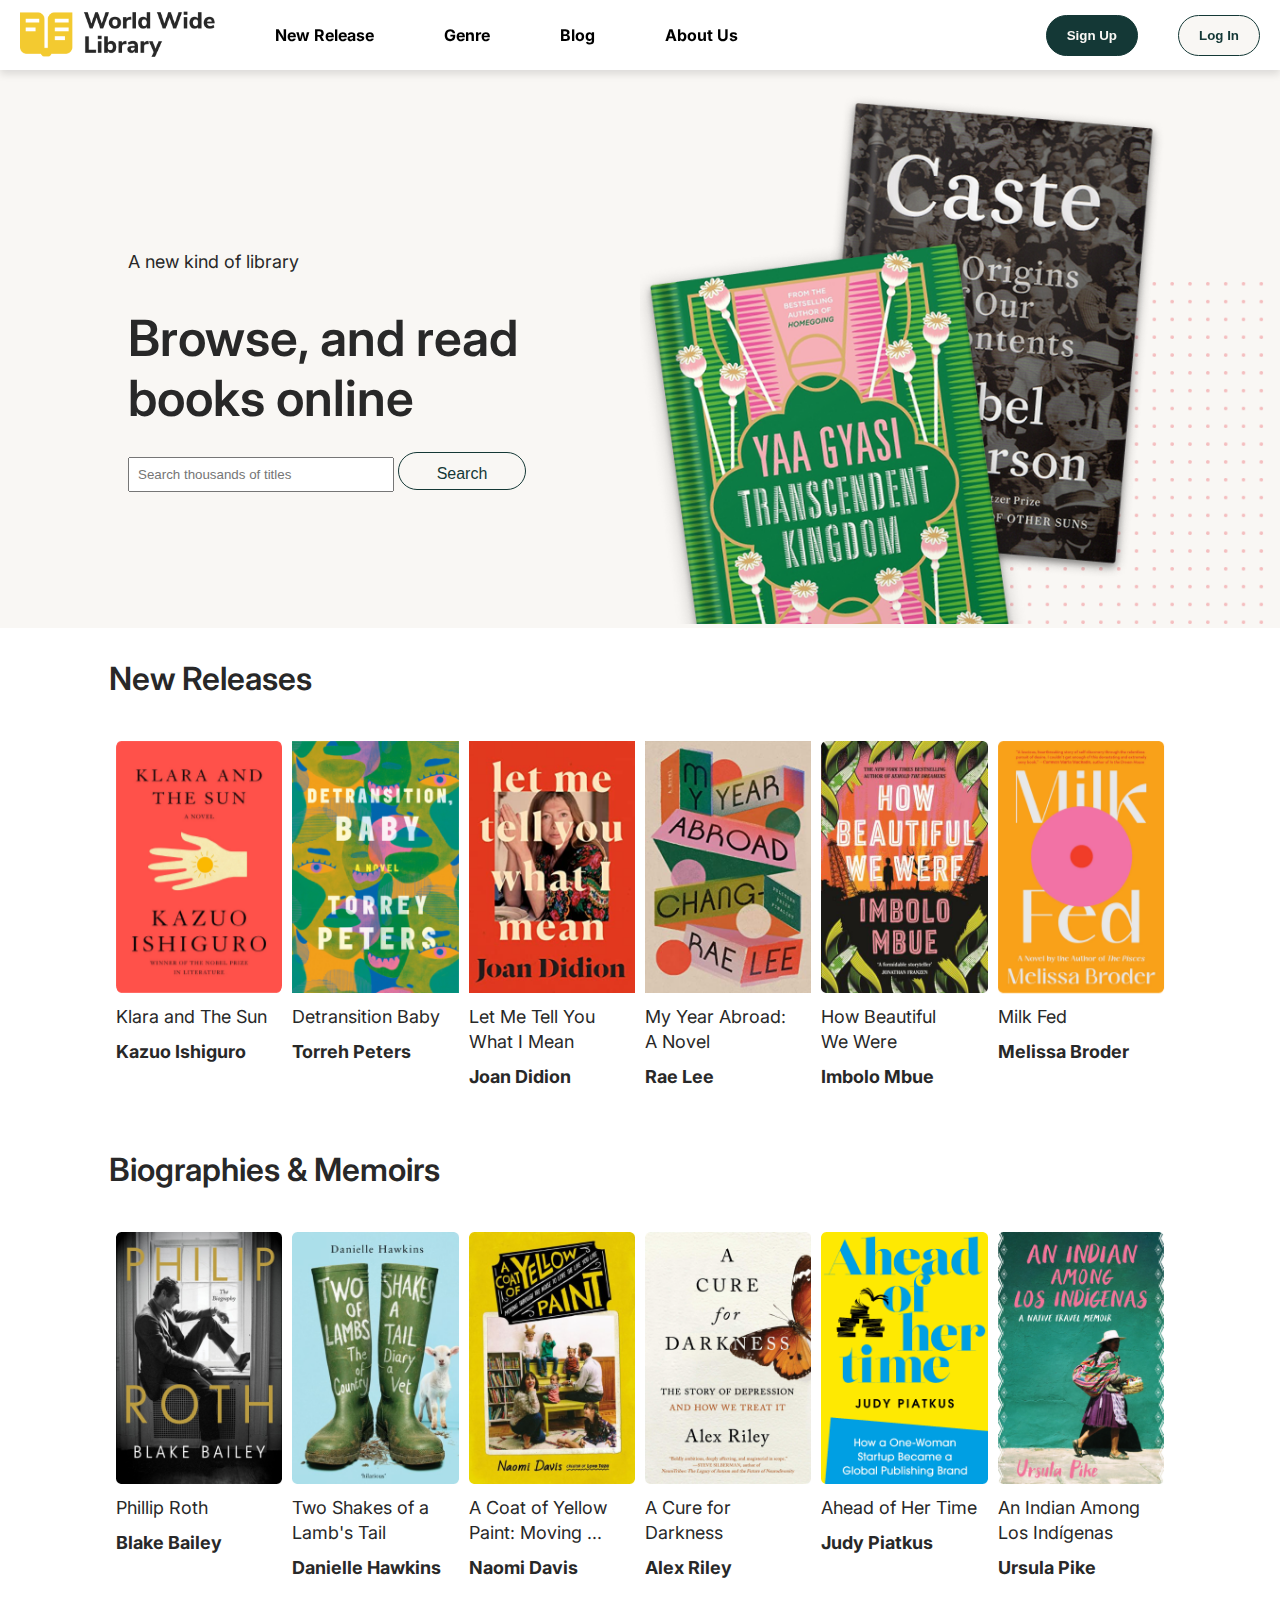
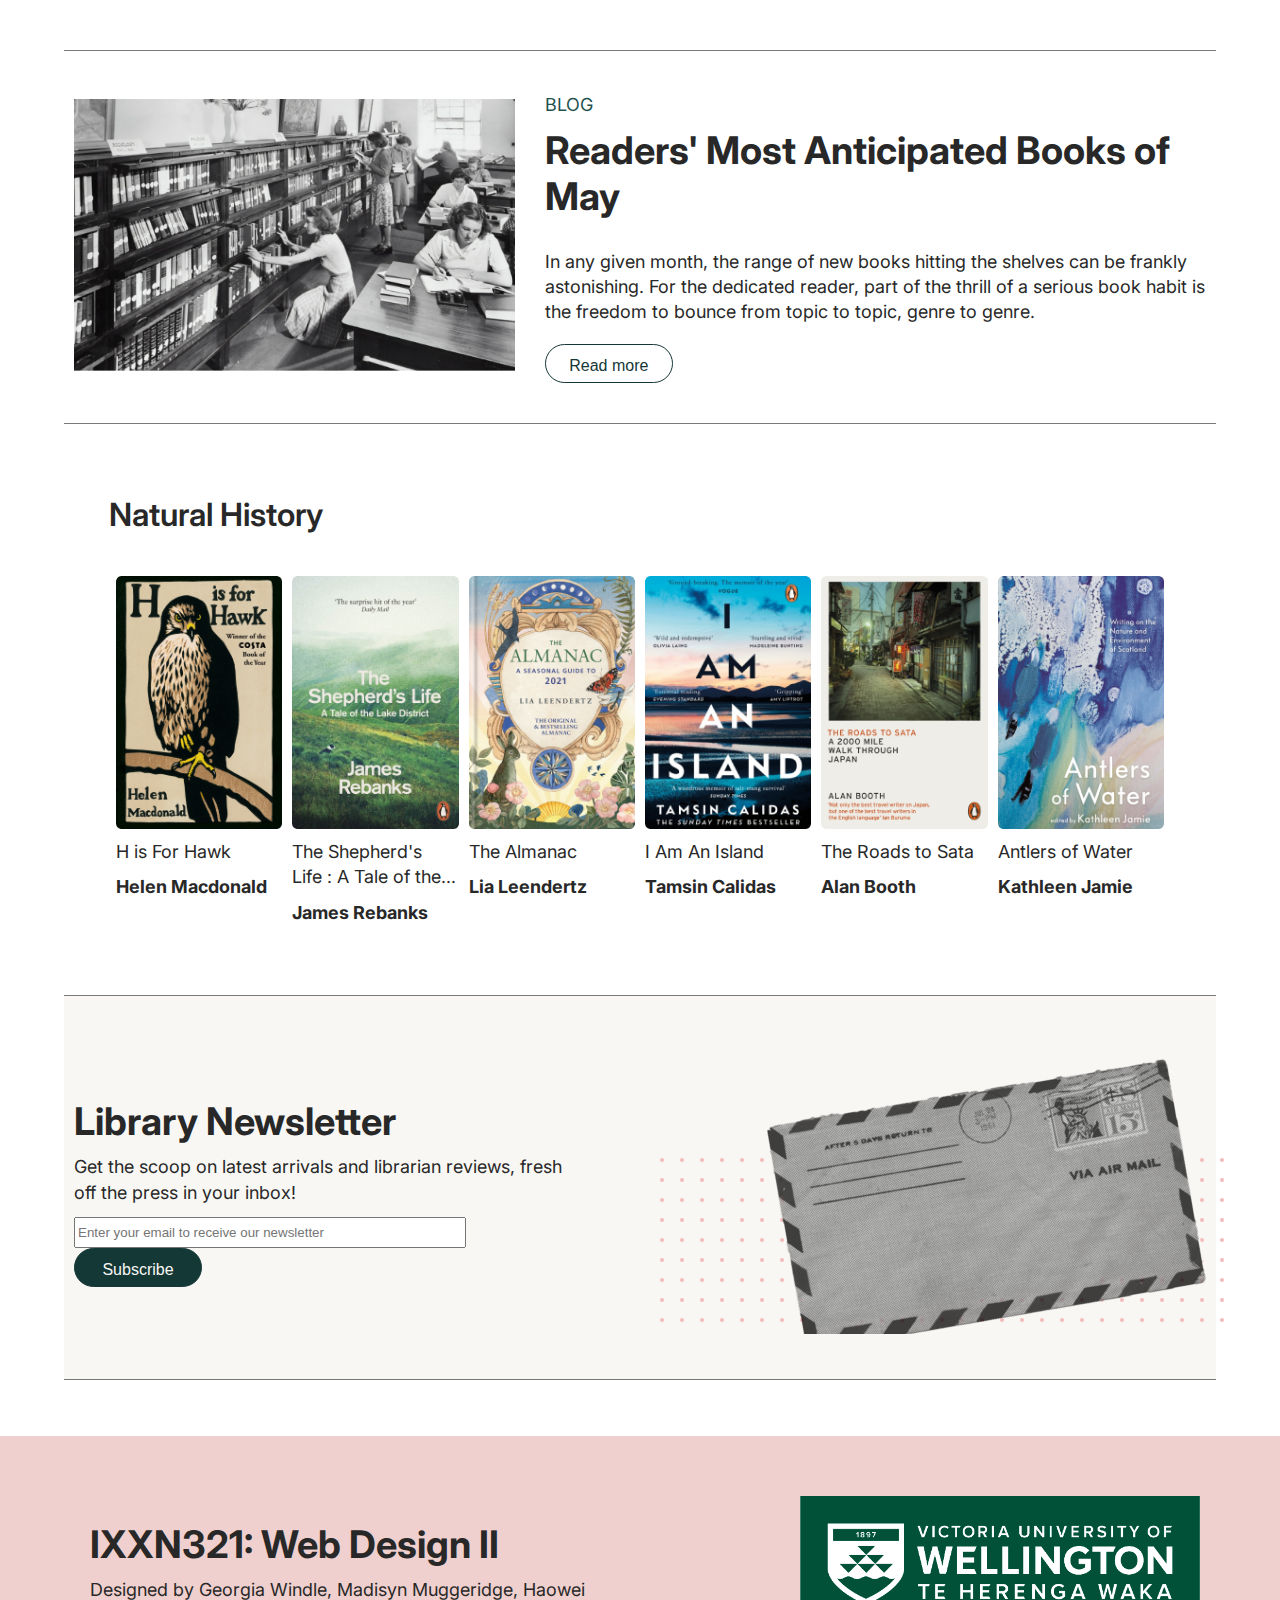
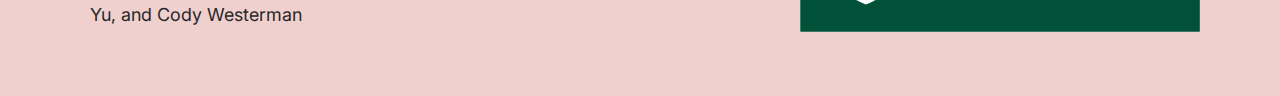
==== commit 20a1348a: "Footer alteration" ====
--- a/index.html
+++ b/index.html
@@ -4,7 +4,7 @@
     <link rel="stylesheet" type="text/css" href="CSS/style.css">
     <link rel="preconnect" href="https://fonts.gstatic.com">
     <link href="https://fonts.googleapis.com/css2?family=Inter:wght@400;700&family=Mulish:wght@400;700&display=swap" rel="stylesheet">
-    
+
     <meta charset="UTF-8">
     <meta http-equiv="X-UA-Compatible" content="IE=edge">
     <meta name="viewport" content="width=device-width, initial-scale=1.0">
@@ -39,7 +39,6 @@
     </div>
 </header>
 
-<div class="medium-spacer"></div>
 
     <h3>New Releases</h3>
     <div class="grid-container"> <!-- new realeases gird layout -->
@@ -132,7 +131,7 @@
     
     <div class="footer-container"> <!-- Footer Section -->
       <div id="footer-content">
-        <h2 id="newsletter">IXX321: Web Design II</h2>
+        <h2 id="newsletter">IXXN321: Web Design II</h2>
         <p id="newsletter-text">Designed by Georgia Windle, Madisyn Muggeridge, Haowei Yu, and Cody Westerman</p>
       </div>
       <div class="footer-image">
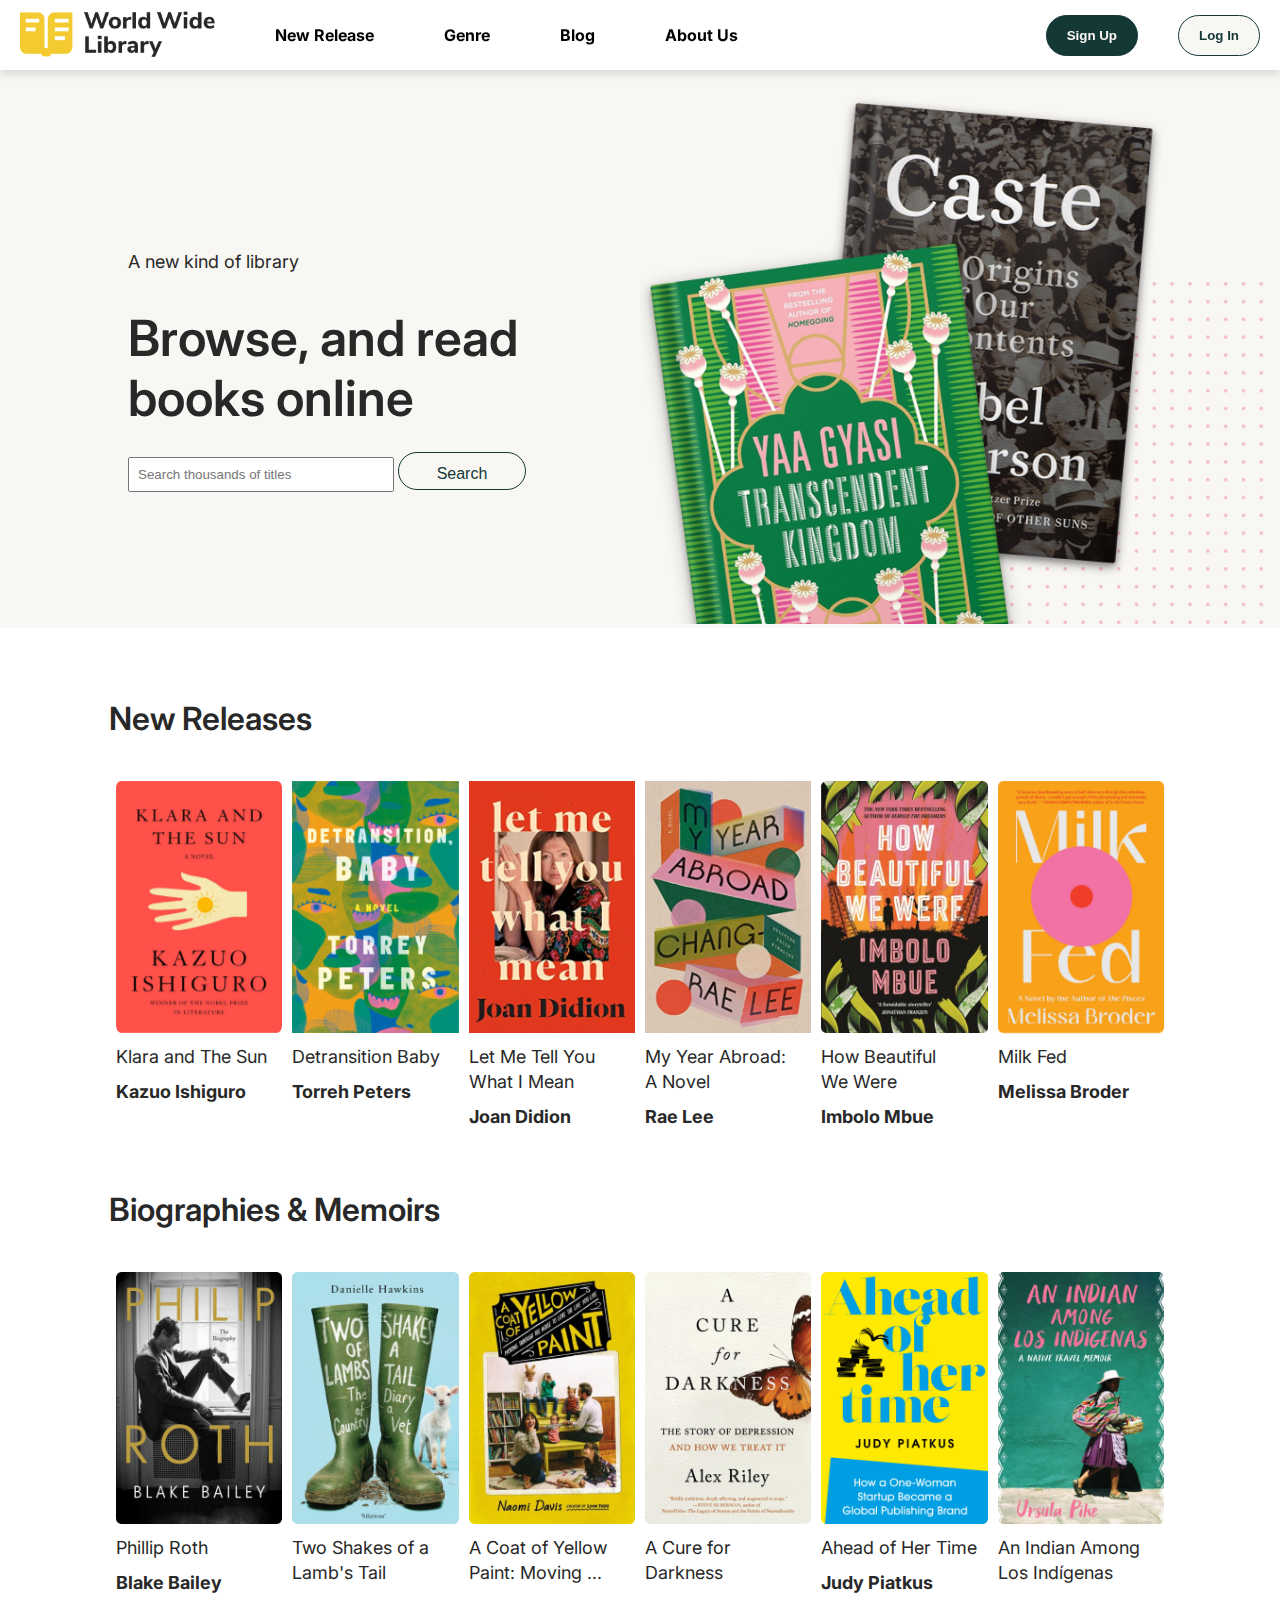
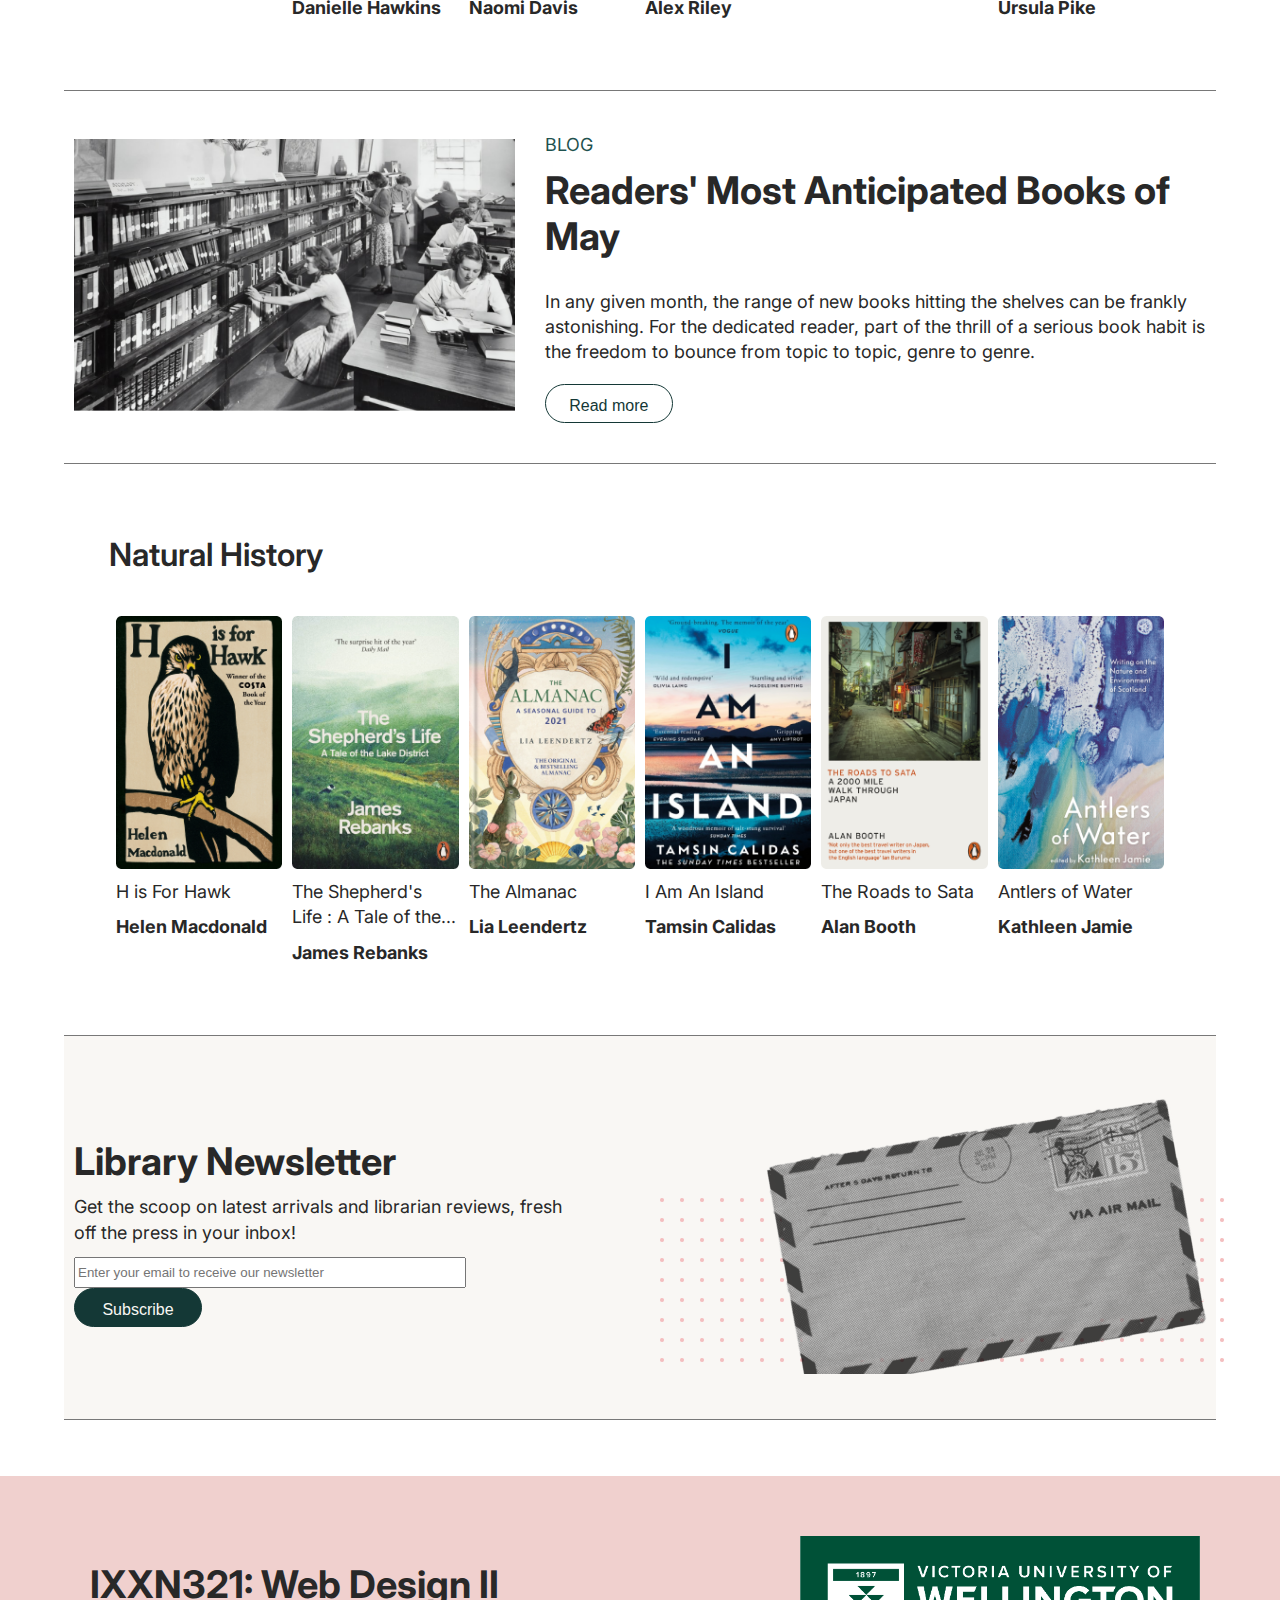
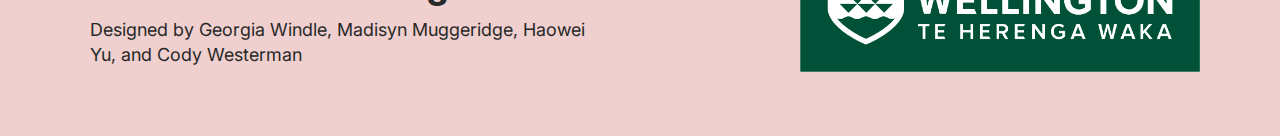
==== commit 23c66986: "Merge branch 'cody'" ====
--- a/index.html
+++ b/index.html
@@ -4,7 +4,7 @@
     <link rel="stylesheet" type="text/css" href="CSS/style.css">
     <link rel="preconnect" href="https://fonts.gstatic.com">
     <link href="https://fonts.googleapis.com/css2?family=Inter:wght@400;700&family=Mulish:wght@400;700&display=swap" rel="stylesheet">
-
+    
     <meta charset="UTF-8">
     <meta http-equiv="X-UA-Compatible" content="IE=edge">
     <meta name="viewport" content="width=device-width, initial-scale=1.0">
@@ -39,6 +39,7 @@
     </div>
 </header>
 
+<div class="medium-spacer"></div>
 
     <h3>New Releases</h3>
     <div class="grid-container"> <!-- new realeases gird layout -->
